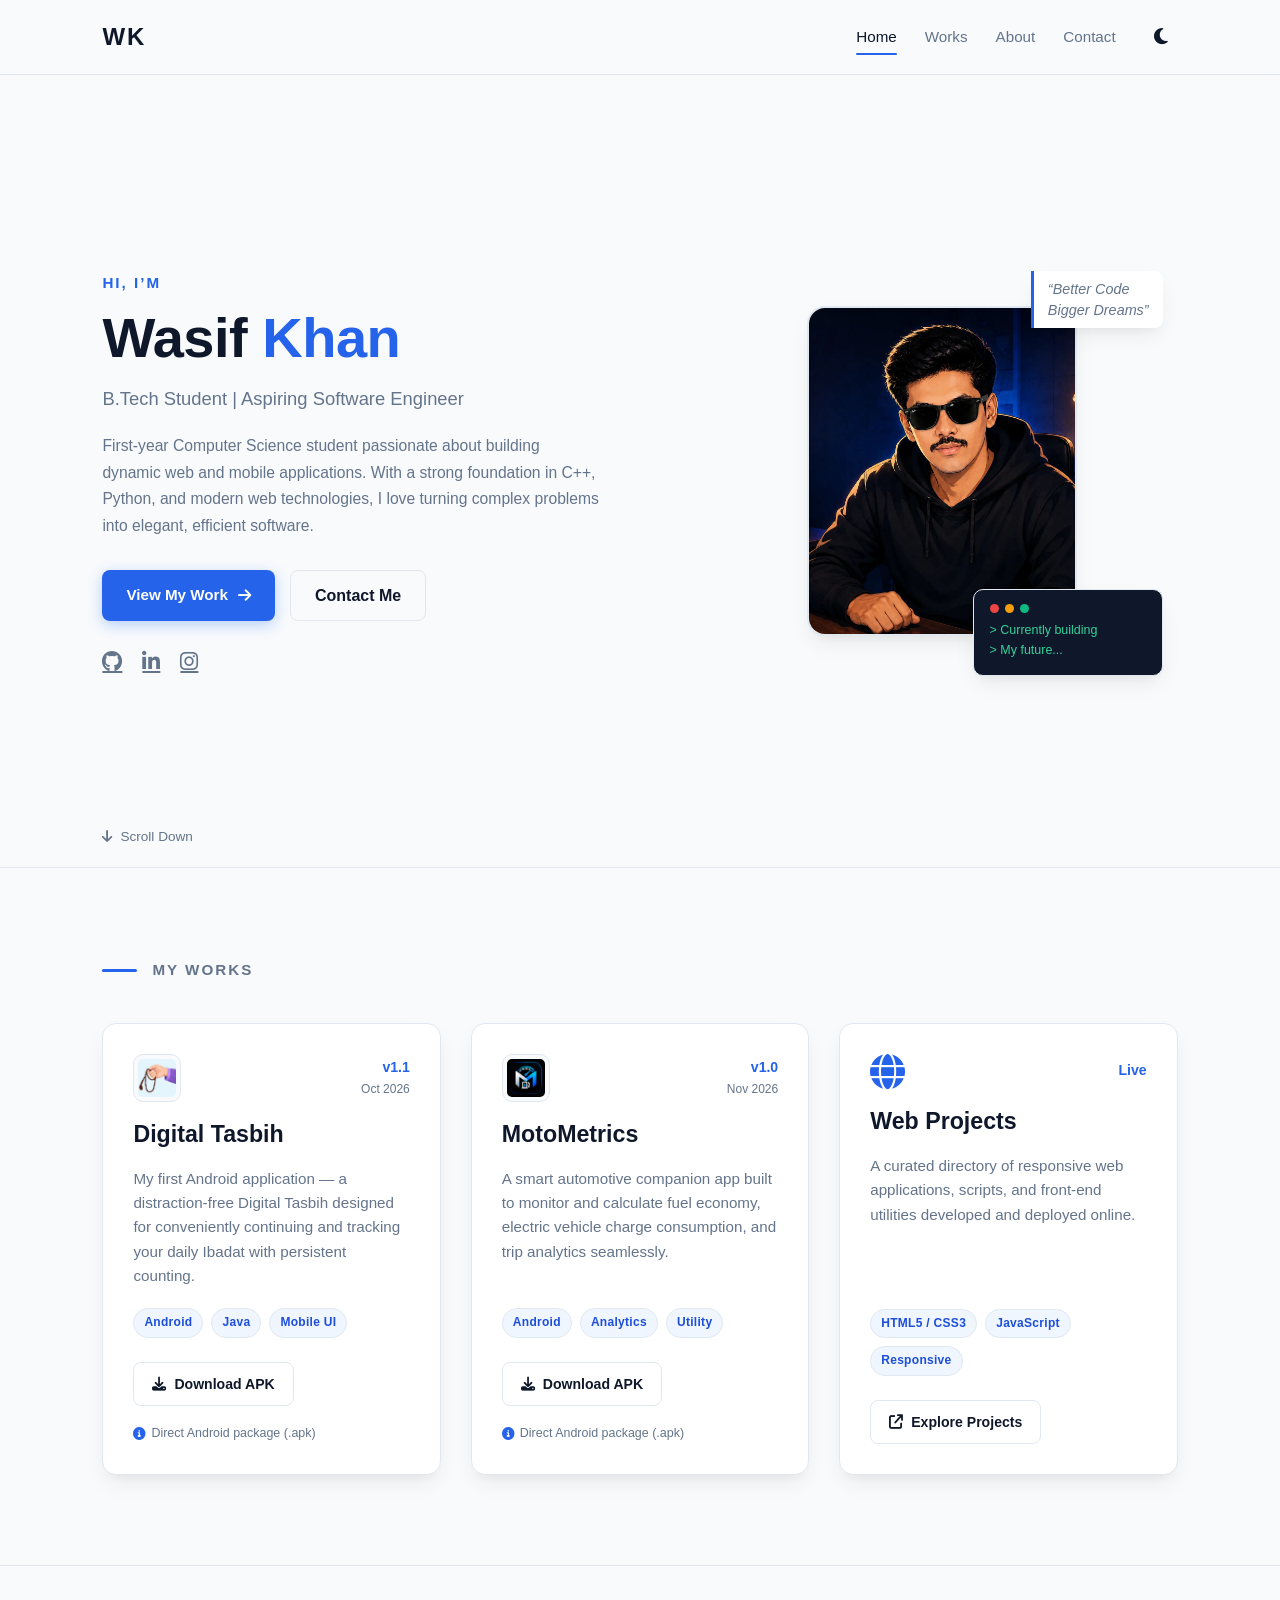
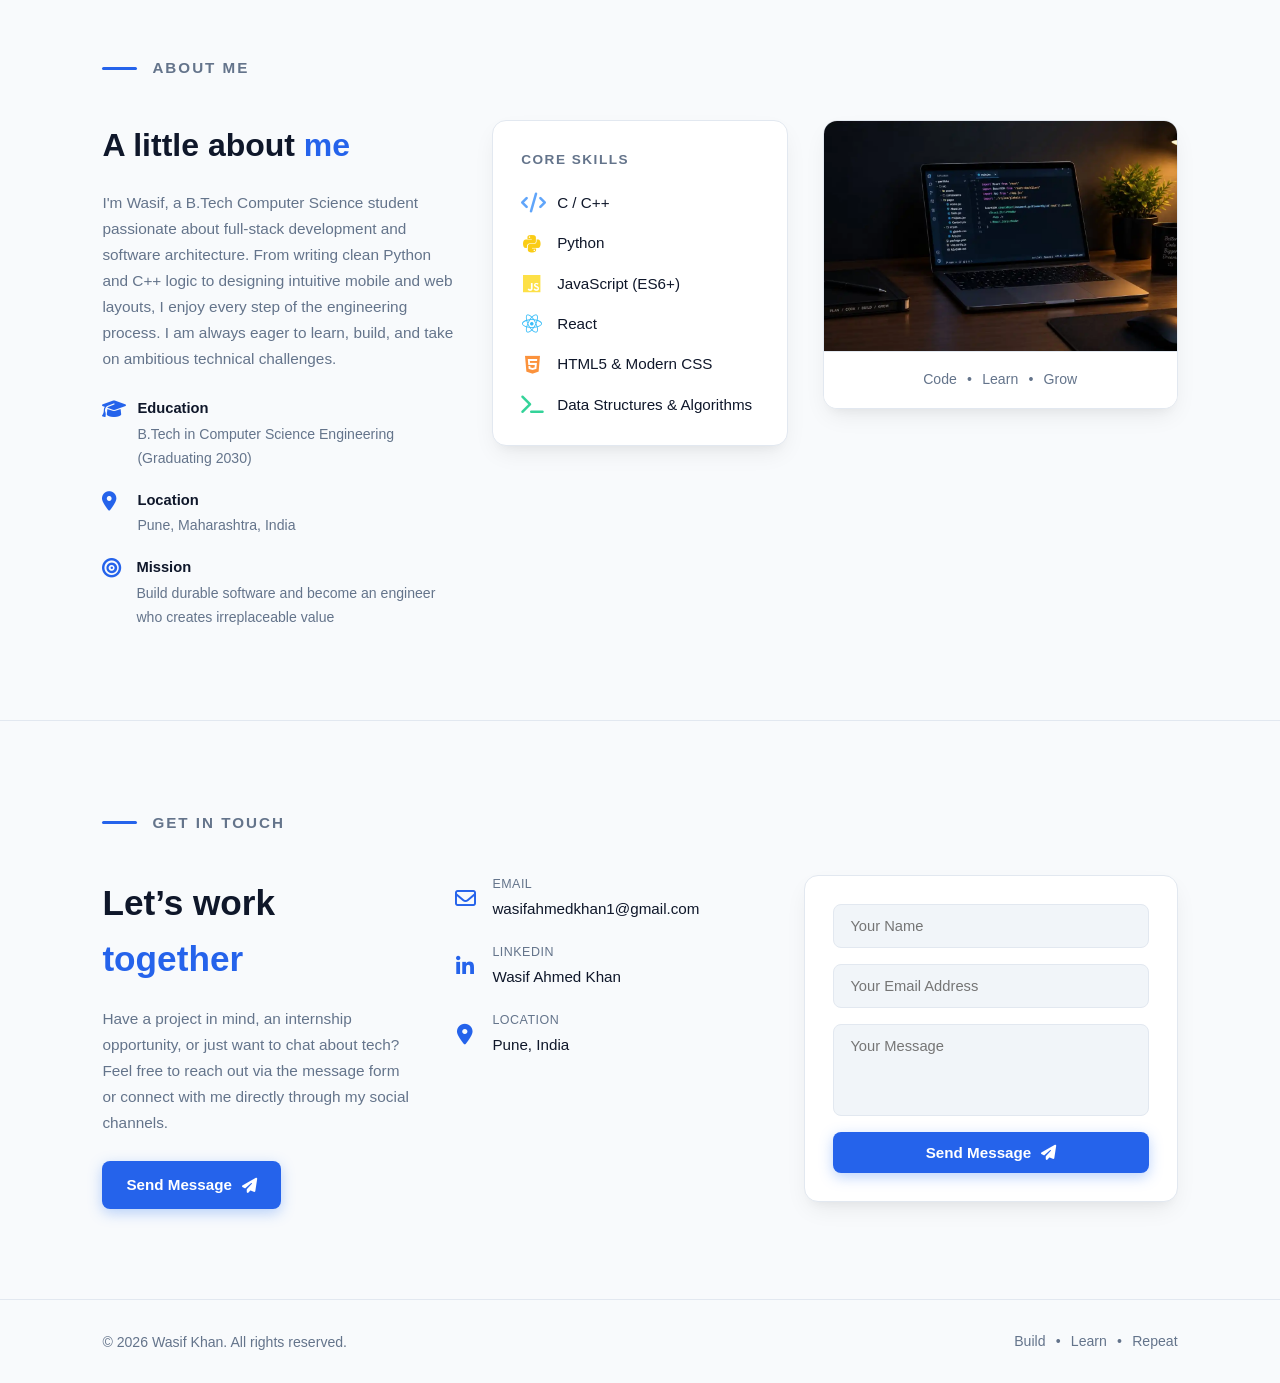
==== index.html @ 21b90232 "Updated portfolio files" ====
<!DOCTYPE html>
<html lang="en">
<head>
    <meta charset="UTF-8">
    <meta name="viewport" content="width=device-width, initial-scale=1.0">
    <title>Wasif Khan | Software Engineer & Developer Portfolio</title>
    
    <meta name="description" content="Portfolio of Wasif Khan - Computer Science student & aspiring Software Engineer specializing in C++, Python, Android and Web Development.">
    <meta name="keywords" content="Wasif Khan, Portfolio, Software Engineer, Web Development, Android, Python, C++, Pune">
    <meta name="author" content="Wasif Khan">

    <meta property="og:type" content="website">
    <meta property="og:title" content="Wasif Khan | Software Engineer & Developer Portfolio">
    <meta property="og:description" content="Computer Science student passionate about building dynamic web and mobile applications.">
    <meta property="og:image" content="wasif_FP.png">
    
    <meta name="twitter:card" content="summary_large_image">
    <meta name="twitter:title" content="Wasif Khan | Portfolio">
    <meta name="twitter:description" content="Computer Science student passionate about building dynamic web and mobile applications.">
    <meta name="twitter:image" content="wasif_FP.png">

    <link rel="stylesheet" href="style.css">
    <link rel="stylesheet" href="https://cdnjs.cloudflare.com/ajax/libs/font-awesome/6.4.0/css/all.min.css">
</head>
<body>

    <!-- HEADER / NAVIGATION -->
    <header>
        <a href="#home" class="logo" aria-label="Wasif Khan Portfolio Home">WK</a>
        <nav aria-label="Main Navigation">
            <a href="#home" class="active">Home</a>
            <a href="#works">Works</a>
            <a href="#about">About</a>
            <a href="#contact">Contact</a>
            <button id="theme-toggle" aria-label="Toggle dark/light theme">
                <i class="fa-regular fa-sun"></i>
            </button>
        </nav>
    </header>

    <main>
        <!-- HERO SECTION -->
        <section id="home" class="hero-section">
            <div class="hero-content">
                <p class="greeting">HI, I’M</p>
                <h1>Wasif <span class="highlight">Khan</span></h1>
                <p class="subtitle">B.Tech Student | Aspiring Software Engineer</p>
                <p class="description">
                    First-year Computer Science student passionate about building dynamic web and mobile applications. With a strong foundation in C++, Python, and modern web technologies, I love turning complex problems into elegant, efficient software.
                </p>
                <div class="hero-buttons">
                    <a href="#works" class="btn-primary">View My Work <i class="fa-solid fa-arrow-right"></i></a>
                    <a href="#contact" class="btn-secondary">Contact Me</a>
                </div>

                <div class="social-icons">
                    <!-- GitHUb -->
                    <a href="https://github.com/wasifahmedkhan1-web" target="_blank" rel="noopener noreferrer" aria-label="GitHub Profile">
                        <i class="fa-brands fa-github"></i>
                    </a>
                    <!-- LinkedIn -->
                    <a href="https://www.linkedin.com/in/wasif-ahmed-khan-42736443b?utm_source=share_via&utm_content=profile&utm_medium=member_android" target="_blank" rel="noopener noreferrer" aria-label="LinkedIn Profile">
                        <i class="fa-brands fa-linkedin-in"></i>
                    </a>
                    <!-- Instagram -->
                    <a href="https://www.instagram.com/wasif.khan2007?obrf=cGVhc2Q5YnM0ajBz" target="_blank" rel="noopener noreferrer" aria-label="Instagram Profile">
                        <i class="fa-brands fa-instagram"></i>
                    </a>
                </div>
            </div>

            <div class="hero-visual">
                <div class="profile-card">
                    <img src="Images\wasif_FP.webp" alt="Wasif Khan profile photo" width="270" height="330">
                </div>
                <div class="quote-box">
                    <p>“Better Code<br>Bigger Dreams”</p>
                </div>
                <div class="terminal-box" aria-hidden="true">
                    <div class="terminal-dots">
                        <span class="dot red"></span>
                        <span class="dot yellow"></span>
                        <span class="dot green"></span>
                    </div>
                    <p>&gt; Currently building</p>
                    <p>&gt; My future...</p>
                </div>
            </div>

            <div class="scroll-down">
                <a href="#works"><i class="fa-solid fa-arrow-down"></i> Scroll Down</a>
            </div>
        </section>

        <!-- WORKS SECTION -->
        <section id="works" class="works-section">
            <div class="works-header">
                <span class="line"></span>
                <h2>MY WORKS</h2>
            </div>
            
            <div class="works-grid">
                <!-- Project 1: Digital Tasbih -->
                <div class="work-card reveal">
                    <div class="card-header">
                        <img src="Images/Digi_Tasbih_logo.webp" alt="Digital Tasbih Logo" class="custom-work-logo" width="48" height="48">
                        <div class="app-meta">
                            <span class="version">v1.1</span>
                            <span class="date">Oct 2026</span>
                        </div>
                    </div>
                    <h3>Digital Tasbih</h3>
                    <p>My first Android application — a distraction-free Digital Tasbih designed for conveniently continuing and tracking your daily Ibadat with persistent counting.</p>
                    <div class="tech-tags">
                        <span class="tag">Android</span>
                        <span class="tag">Java</span>
                        <span class="tag">Mobile UI</span>
                    </div>
                    <a href="APKs\Digi Tasbih.apk" download="Digital_Tasbih.apk" class="btn-secondary btn-small">
                        <i class="fa-solid fa-download"></i> Download APK
                    </a>
                    <span class="apk-notice"><i class="fa-solid fa-circle-info"></i> Direct Android package (.apk)</span>
                </div>

                <!-- Project 2: MotoMetrics -->
                <div class="work-card reveal">
                    <div class="card-header">
                        <img src="Images/MotoMetrics_logo.webp" alt="MotoMetrics Logo" class="custom-work-logo" width="48" height="48">
                        <div class="app-meta">
                            <span class="version">v1.0</span>
                            <span class="date">Nov 2026</span>
                        </div>
                    </div>
                    <h3>MotoMetrics</h3>
                    <p>A smart automotive companion app built to monitor and calculate fuel economy, electric vehicle charge consumption, and trip analytics seamlessly.</p>
                    <div class="tech-tags">
                        <span class="tag">Android</span>
                        <span class="tag">Analytics</span>
                        <span class="tag">Utility</span>
                    </div>
                    <a href="APKs/MotoMetrics.apk" download="MotoMetrics.apk" class="btn-secondary btn-small">
                        <i class="fa-solid fa-download"></i> Download APK
                    </a>
                    <span class="apk-notice"><i class="fa-solid fa-circle-info"></i> Direct Android package (.apk)</span>
                </div>
                
                <!-- Project 3: Web Projects -->
                <div class="work-card reveal">
                    <div class="card-header">
                        <i class="fa-solid fa-globe work-icon"></i>
                        <div class="app-meta">
                            <span class="version">Live</span>
                        </div>
                    </div>
                    <h3>Web Projects</h3>
                    <p>A curated directory of responsive web applications, scripts, and front-end utilities developed and deployed online.</p>
                    <div class="tech-tags">
                        <span class="tag">HTML5 / CSS3</span>
                        <span class="tag">JavaScript</span>
                        <span class="tag">Responsive</span>
                    </div>
                    <a href="projects.html" class="btn-secondary btn-small">
                        <i class="fa-solid fa-arrow-up-right-from-square"></i> Explore Projects
                    </a>
                </div>
            </div>
        </section>

        <!-- ABOUT SECTION -->
        <section id="about" class="about-section">
            <div class="about-header">
                <span class="line"></span>
                <h2>ABOUT ME</h2>
            </div>
            
            <div class="about-grid">
                <div class="about-text reveal">
                    <h3>A little about <span class="highlight">me</span></h3>
                    <p>
                        I'm Wasif, a B.Tech Computer Science student passionate about full-stack development and software architecture. From writing clean Python and C++ logic to designing intuitive mobile and web layouts, I enjoy every step of the engineering process. I am always eager to learn, build, and take on ambitious technical challenges.
                    </p>

                    <div class="about-info-list">
                        <div class="info-item">
                            <i class="fa-solid fa-graduation-cap"></i>
                            <div>
                                <strong>Education</strong>
                                <p>B.Tech in Computer Science Engineering (Graduating 2030)</p>
                            </div>
                        </div>
                        <div class="info-item">
                            <i class="fa-solid fa-location-dot"></i>
                            <div>
                                <strong>Location</strong>
                                <p>Pune, Maharashtra, India</p>
                            </div>
                        </div>
                        <div class="info-item">
                            <i class="fa-solid fa-bullseye"></i>
                            <div>
                                <strong>Mission</strong>
                                <p>Build durable software and become an engineer who creates irreplaceable value</p>
                            </div>
                        </div>
                    </div>
                </div>

                <div class="skills-container reveal">
                    <h4>CORE SKILLS</h4>
                    <div class="skill-item"><i class="fa-solid fa-code skill-icon c-badge"></i> <span>C / C++</span></div>
                    <div class="skill-item"><i class="fa-brands fa-python skill-icon py-badge"></i> <span>Python</span></div>
                    <div class="skill-item"><i class="fa-brands fa-js skill-icon js-badge"></i> <span>JavaScript (ES6+)</span></div>
                    <div class="skill-item"><i class="fa-brands fa-react skill-icon react-badge"></i> <span>React</span></div>
                    <div class="skill-item"><i class="fa-brands fa-html5 skill-icon html-badge"></i> <span>HTML5 & Modern CSS</span></div>
                    <div class="skill-item"><i class="fa-solid fa-terminal skill-icon dsa-badge"></i> <span>Data Structures & Algorithms</span></div>
                </div>

                <div class="about-image-card reveal">
                    <img src="Images/BG_Laptop.webp" alt="Workspace development setup" width="400" height="230">
                    <div class="image-footer-tags">
                        <span>Code</span> &bull; <span>Learn</span> &bull; <span>Grow</span>
                    </div>
                </div>
            </div>
        </section>

        <!-- CONTACT SECTION -->
        <section id="contact" class="contact-section">
            <div class="contact-header">
                <span class="line"></span>
                <h2>GET IN TOUCH</h2>
            </div>

            <div class="contact-grid">
                <div class="contact-info reveal">
                    <h3>Let’s work <span class="highlight">together</span></h3>
                    <p>
                        Have a project in mind, an internship opportunity, or just want to chat about tech? Feel free to reach out via the message form or connect with me directly through my social channels.
                    </p>
                    <a href="#contact-form" class="btn-primary">Send Message <i class="fa-solid fa-paper-plane"></i></a>
                </div>

                <div class="contact-details reveal">
                    <div class="detail-row">
                        <i class="fa-regular fa-envelope"></i>
                        <div>
                            <small>Email</small>
                            <p><a href="mailto:wasifahmedkhan1@gmail.com">wasifahmedkhan1@gmail.com</a></p>
                        </div>
                    </div>
                    <div class="detail-row">
                        <i class="fa-brands fa-linkedin-in"></i>
                        <div>
                            <small>LinkedIn</small>
                            <p><a href="https://www.linkedin.com/in/wasif-ahmed-khan-42736443b?utm_source=share_via&utm_content=profile&utm_medium=member_android" target="_blank" rel="noopener noreferrer">Wasif Ahmed Khan</a></p>
                        </div>
                    </div>
                    <div class="detail-row">
                        <i class="fa-solid fa-location-dot"></i>
                        <div>
                            <small>Location</small>
                            <p>Pune, India</p>
                        </div>
                    </div>
                </div>

                <div class="contact-form-card reveal" id="contact-form">
                    <form id="form">
                    
                        <input type="hidden" name="access_key" value="YOUR_ACCESS_KEY_HERE">
                        
                        <input type="text" name="name" id="name" placeholder="Your Name" required autocomplete="name" aria-label="Your Name">
                        <input type="email" name="email" id="email" placeholder="Your Email Address" required autocomplete="email" aria-label="Your Email Address">
                        <textarea name="message" id="message" placeholder="Your Message" rows="4" required aria-label="Your Message"></textarea>
                        
                        <button type="submit" class="btn-primary full-width">Send Message <i class="fa-solid fa-paper-plane"></i></button>
                        <div id="form-status" class="form-status" role="alert"></div>
                    </form>
                </div>
            </div>
        </section>
    </main>

    <!-- FOOTER -->
    <footer>
        <p>&copy; 2026 Wasif Khan. All rights reserved.</p>
        <div class="footer-links">
            <span>Build</span> &bull; <span>Learn</span> &bull; <span>Repeat</span>
        </div>
    </footer>

    <script src="script.js"></script>
</body>
</html>
---- style.css ----
/* =========================================
   RESET & THEME VARIABLES
   ========================================= */
* {
    margin: 0;
    padding: 0;
    box-sizing: border-box;
    font-family: 'Segoe UI', -apple-system, BlinkMacSystemFont, Roboto, Helvetica, Arial, sans-serif;
    scroll-behavior: smooth;
}

:root {
    /* Dark Theme (Default) */
    --bg-color: #080c14;
    --card-bg: #0f1624;
    --border-color: #1e293b;
    --text-main: #f8fafc;
    --text-muted: #94a3b8;
    --accent-blue: #3b82f6;
    --accent-blue-hover: #2563eb;
    --header-bg: rgba(8, 12, 20, 0.88);
    --card-shadow: 0 10px 30px -5px rgba(0, 0, 0, 0.5);
    --tag-bg: #1e293b;
    --tag-text: #93c5fd;
    --input-bg: #080c14;
    --terminal-bg: #0f1624;
}

[data-theme="light"] {
    /* Light Theme */
    --bg-color: #f8fafc;
    --card-bg: #ffffff;
    --border-color: #e2e8f0;
    --text-main: #0f172a;
    --text-muted: #64748b;
    --accent-blue: #2563eb;
    --accent-blue-hover: #1d4ed8;
    --header-bg: rgba(248, 250, 252, 0.88);
    --card-shadow: 0 10px 25px -5px rgba(0, 0, 0, 0.08), 0 8px 10px -6px rgba(0, 0, 0, 0.04);
    --tag-bg: #eff6ff;
    --tag-text: #1d4ed8;
    --input-bg: #f1f5f9;
    --terminal-bg: #0f172a;
}

body {
    background-color: var(--bg-color);
    color: var(--text-main);
    overflow-x: hidden;
    transition: background-color 0.3s ease, color 0.3s ease;
    line-height: 1.6;
}

/* Accessibility Focus Outline */
a:focus-visible, 
button:focus-visible, 
input:focus-visible, 
textarea:focus-visible {
    outline: 2px solid var(--accent-blue);
    outline-offset: 3px;
}

/* =========================================
   HEADER & NAVBAR
   ========================================= */
header {
    display: flex;
    justify-content: space-between;
    align-items: center;
    padding: 18px 8%;
    border-bottom: 1px solid var(--border-color);
    position: sticky;
    top: 0;
    background: var(--header-bg);
    backdrop-filter: blur(12px);
    -webkit-backdrop-filter: blur(12px);
    z-index: 1000;
    transition: background-color 0.3s ease, border-color 0.3s ease;
}

.logo {
    font-size: 1.5rem;
    font-weight: 800;
    letter-spacing: 2px;
    color: var(--text-main);
    text-decoration: none;
    transition: color 0.3s ease;
}

.logo:hover {
    color: var(--accent-blue);
}

nav {
    display: flex;
    align-items: center;
    gap: 28px;
}

nav a {
    color: var(--text-muted);
    text-decoration: none;
    font-size: 0.95rem;
    font-weight: 500;
    transition: color 0.25s ease;
    position: relative;
    padding: 4px 0;
}

nav a:hover, 
nav a.active {
    color: var(--text-main);
}

nav a.active::after {
    content: '';
    position: absolute;
    bottom: -2px;
    left: 0;
    width: 100%;
    height: 2px;
    background-color: var(--accent-blue);
    border-radius: 2px;
}

#theme-toggle {
    background: none;
    border: none;
    color: var(--text-main);
    cursor: pointer;
    font-size: 1.15rem;
    padding: 6px 10px;
    border-radius: 6px;
    transition: color 0.25s, transform 0.2s;
    display: inline-flex;
    align-items: center;
    justify-content: center;
}

#theme-toggle:hover {
    color: var(--accent-blue);
    transform: rotate(15deg);
}

/* =========================================
   HERO SECTION
   ========================================= */
.hero-section {
    min-height: 88vh;
    padding: 60px 8%;
    display: grid;
    grid-template-columns: 1.2fr 1fr;
    position: relative;
    align-items: center;
    gap: 40px;
}

.greeting {
    color: var(--accent-blue);
    font-size: 0.95rem;
    font-weight: 700;
    letter-spacing: 2px;
    margin-bottom: 12px;
    text-transform: uppercase;
}

h1 {
    font-size: 3.5rem;
    font-weight: 800;
    line-height: 1.1;
    margin-bottom: 15px;
    letter-spacing: -0.5px;
}

.highlight {
    color: var(--accent-blue);
}

.subtitle {
    font-size: 1.15rem;
    color: var(--text-muted);
    font-weight: 500;
    margin-bottom: 20px;
}

.description {
    color: var(--text-muted);
    font-size: 0.98rem;
    line-height: 1.7;
    margin-bottom: 30px;
    max-width: 500px;
}

.hero-buttons {
    display: flex;
    gap: 15px;
    margin-bottom: 30px;
}

.btn-primary {
    background-color: var(--accent-blue);
    color: #ffffff;
    padding: 12px 24px;
    border-radius: 8px;
    text-decoration: none;
    font-weight: 600;
    display: inline-flex;
    align-items: center;
    gap: 10px;
    transition: background-color 0.25s ease, transform 0.2s ease, box-shadow 0.25s ease;
    border: none;
    cursor: pointer;
    font-size: 0.95rem;
    box-shadow: 0 4px 14px rgba(59, 130, 246, 0.35);
}

.btn-primary:hover {
    background-color: var(--accent-blue-hover);
    transform: translateY(-2px);
    box-shadow: 0 6px 20px rgba(59, 130, 246, 0.45);
}

.btn-secondary {
    background: transparent;
    color: var(--text-main);
    padding: 12px 24px;
    border-radius: 8px;
    border: 1px solid var(--border-color);
    text-decoration: none;
    font-weight: 600;
    display: inline-flex;
    align-items: center;
    gap: 8px;
    transition: border-color 0.25s ease, background-color 0.25s ease, transform 0.2s ease;
}

.btn-secondary:hover {
    border-color: var(--accent-blue);
    color: var(--accent-blue);
    transform: translateY(-2px);
}

.social-icons {
    display: flex;
    gap: 20px;
    align-items: center;
}

.social-icons a {
    color: var(--text-muted);
    font-size: 1.3rem;
    transition: color 0.25s ease, transform 0.2s ease;
    display: inline-flex;
    align-items: center;
    justify-content: center;
}

.social-icons a:hover {
    color: var(--accent-blue);
    transform: translateY(-3px);
}

/* HERO VISUAL (RIGHT SIDE) */
.hero-visual {
    position: relative;
    display: flex;
    justify-content: center;
    align-items: center;
    height: 450px;
}

.profile-card {
    width: 270px;
    height: 330px;
    border-radius: 18px;
    overflow: hidden;
    border: 2px solid var(--border-color);
    background: var(--card-bg);
    box-shadow: var(--card-shadow);
    z-index: 2;
    animation: float 4.5s ease-in-out infinite; 
}

.profile-card img {
    width: 100%;
    height: 100%;
    object-fit: cover;
    object-position: top center;
    display: block;
}

.quote-box {
    position: absolute;
    top: 25px;
    right: 15px;
    font-size: 0.9rem;
    font-style: italic;
    color: var(--text-muted);
    line-height: 1.4;
    border-left: 3px solid var(--accent-blue);
    padding: 8px 14px;
    background: var(--card-bg);
    border-radius: 0 8px 8px 0;
    box-shadow: var(--card-shadow);
    z-index: 3;
}

.terminal-box {
    position: absolute;
    bottom: 20px;
    right: 15px;
    background: var(--terminal-bg);
    border: 1px solid var(--border-color);
    padding: 14px 16px;
    border-radius: 10px;
    width: 190px;
    font-family: 'Consolas', 'Courier New', monospace;
    font-size: 0.78rem;
    color: #34d399;
    box-shadow: var(--card-shadow);
    z-index: 3;
}

.terminal-dots {
    display: flex;
    gap: 6px;
    margin-bottom: 8px;
}

.dot {
    width: 9px;
    height: 9px;
    border-radius: 50%;
}

.dot.red { background: #ef4444; }
.dot.yellow { background: #f59e0b; }
.dot.green { background: #10b981; }

.scroll-down {
    position: absolute;
    bottom: 20px;
    left: 8%;
}

.scroll-down a {
    color: var(--text-muted);
    text-decoration: none;
    font-size: 0.85rem;
    font-weight: 500;
    display: flex;
    align-items: center;
    gap: 8px;
    transition: color 0.25s ease;
}

.scroll-down a:hover {
    color: var(--accent-blue);
}

/* =========================================
   WORKS SECTION
   ========================================= */
.works-section {
    padding: 90px 8%;
    border-top: 1px solid var(--border-color);
}

.works-header, 
.about-header, 
.contact-header {
    display: flex;
    align-items: center;
    gap: 15px;
    margin-bottom: 40px;
}

.line {
    width: 35px;
    height: 3px;
    background-color: var(--accent-blue);
    border-radius: 2px;
}

.works-header h2, 
.about-header h2, 
.contact-header h2 {
    font-size: 0.95rem;
    font-weight: 700;
    letter-spacing: 2px;
    color: var(--text-muted);
    text-transform: uppercase;
}

.works-grid {
    display: grid;
    grid-template-columns: repeat(auto-fit, minmax(310px, 1fr));
    gap: 30px;
}

.work-card {
    background: var(--card-bg);
    border: 1px solid var(--border-color);
    border-radius: 14px;
    padding: 30px;
    display: flex;
    flex-direction: column;
    gap: 14px;
    box-shadow: var(--card-shadow);
    transition: transform 0.3s ease, border-color 0.3s ease, box-shadow 0.3s ease;
    position: relative; 
}

.work-card:hover {
    transform: translateY(-6px);
    border-color: var(--accent-blue);
    box-shadow: 0 16px 32px -8px rgba(0, 0, 0, 0.4);
}

[data-theme="light"] .work-card:hover {
    box-shadow: 0 16px 32px -8px rgba(0, 0, 0, 0.12);
}

/* Card Header Row (Logo + Version) */
.card-header {
    display: flex;
    justify-content: space-between;
    align-items: center;
    width: 100%;
}

.work-icon {
    font-size: 2.2rem;
    color: var(--accent-blue);
}

.custom-work-logo {
    width: 48px;
    height: 48px;         
    object-fit: contain;  
    border-radius: 10px;
    border: 1px solid var(--border-color);
    background: var(--bg-color);
    padding: 4px;
}

/* Top-Right Version and Date */
.app-meta {
    text-align: right;
    font-family: 'Consolas', monospace;
}

.app-meta .version {
    display: block;
    color: var(--accent-blue);
    font-weight: 700;
    font-size: 0.88rem;
    margin-bottom: 2px;
}

.app-meta .date {
    display: block;
    color: var(--text-muted);
    font-size: 0.75rem;
}

.work-card h3 {
    font-size: 1.45rem;
    color: var(--text-main);
    font-weight: 700;
}

.work-card p {
    color: var(--text-muted);
    font-size: 0.95rem;
    line-height: 1.6;
    flex-grow: 1;
}

/* Tech Badges */
.tech-tags {
    display: flex;
    flex-wrap: wrap;
    gap: 8px;
    margin: 6px 0 10px;
}

.tag {
    background: var(--tag-bg);
    color: var(--tag-text);
    font-size: 0.75rem;
    font-weight: 600;
    padding: 4px 10px;
    border-radius: 9999px;
    letter-spacing: 0.3px;
    border: 1px solid var(--border-color);
}

.btn-small {
    padding: 10px 18px;
    font-size: 0.88rem;
    align-self: flex-start;
    display: inline-flex;
    align-items: center;
    gap: 8px;
}

.apk-notice {
    font-size: 0.78rem;
    color: var(--text-muted);
    margin-top: 4px;
    display: flex;
    align-items: center;
    gap: 6px;
}

.apk-notice i {
    color: var(--accent-blue);
}

/* =========================================
   ABOUT SECTION
   ========================================= */
.about-section {
    padding: 90px 8%;
    border-top: 1px solid var(--border-color);
}

.about-grid {
    display: grid;
    grid-template-columns: 1.2fr 1fr 1.2fr;
    gap: 35px;
    align-items: start;
}

.about-text h3 {
    font-size: 2rem;
    font-weight: 700;
    margin-bottom: 18px;
}

.about-text p {
    color: var(--text-muted);
    font-size: 0.96rem;
    line-height: 1.7;
    margin-bottom: 25px;
}

.about-info-list {
    display: flex;
    flex-direction: column;
    gap: 18px;
}

.info-item {
    display: flex;
    gap: 15px;
    align-items: flex-start;
}

.info-item i {
    color: var(--accent-blue);
    font-size: 1.2rem;
    margin-top: 3px;
    width: 20px;
}

.info-item strong {
    font-size: 0.92rem;
    display: block;
    color: var(--text-main);
}

.info-item p {
    margin: 2px 0 0;
    font-size: 0.88rem;
    color: var(--text-muted);
}

/* SKILLS BOX */
.skills-container {
    background: var(--card-bg);
    border: 1px solid var(--border-color);
    border-radius: 14px;
    padding: 28px;
    box-shadow: var(--card-shadow);
}

.skills-container h4 {
    font-size: 0.85rem;
    font-weight: 700;
    letter-spacing: 1.5px;
    color: var(--text-muted);
    margin-bottom: 20px;
    text-transform: uppercase;
}

.skill-item {
    display: flex;
    align-items: center;
    gap: 14px;
    margin-bottom: 16px;
    font-size: 0.95rem;
    font-weight: 500;
}

.skill-item:last-child {
    margin-bottom: 0;
}

.skill-icon {
    font-size: 1.25rem;
    width: 22px;
    text-align: center;
}

.c-badge { color: #60a5fa; }
.py-badge { color: #facc15; }
.js-badge { color: #fde047; }
.react-badge { color: #38bdf8; }
.html-badge { color: #fb923c; }
.dsa-badge { color: #34d399; }

.about-image-card {
    background: var(--card-bg);
    border: 1px solid var(--border-color);
    border-radius: 14px;
    overflow: hidden;
    display: flex;
    flex-direction: column;
    box-shadow: var(--card-shadow);
}

.about-image-card img {
    width: 100%;
    height: 230px;
    object-fit: cover;
    display: block;
}

.image-footer-tags {
    padding: 16px;
    font-family: 'Consolas', monospace;
    font-size: 0.88rem;
    color: var(--text-muted);
    text-align: center;
    border-top: 1px solid var(--border-color);
    background: var(--card-bg);
}

/* =========================================
   CONTACT SECTION
   ========================================= */
.contact-section {
    padding: 90px 8%;
    border-top: 1px solid var(--border-color);
}

.contact-grid {
    display: grid;
    grid-template-columns: 1fr 1fr 1.2fr;
    gap: 40px;
    align-items: start;
}

.contact-info h3 {
    font-size: 2.2rem;
    font-weight: 700;
    margin-bottom: 18px;
}

.contact-info p {
    color: var(--text-muted);
    line-height: 1.7;
    margin-bottom: 25px;
    font-size: 0.96rem;
}

.contact-details {
    display: flex;
    flex-direction: column;
    gap: 22px;
}

.detail-row {
    display: flex;
    gap: 15px;
    align-items: center;
}

.detail-row i {
    font-size: 1.3rem;
    color: var(--accent-blue);
    width: 24px;
    text-align: center;
}

.detail-row small {
    color: var(--text-muted);
    font-size: 0.78rem;
    text-transform: uppercase;
    letter-spacing: 0.5px;
    display: block;
}

.detail-row p, 
.detail-row a {
    font-size: 0.95rem;
    color: var(--text-main);
    text-decoration: none;
    margin: 2px 0 0;
    font-weight: 500;
    transition: color 0.25s ease;
}

.detail-row a:hover {
    color: var(--accent-blue);
}

.contact-form-card {
    background: var(--card-bg);
    border: 1px solid var(--border-color);
    border-radius: 14px;
    padding: 28px;
    box-shadow: var(--card-shadow);
}

.contact-form-card form {
    display: flex;
    flex-direction: column;
    gap: 16px;
}

.contact-form-card input, 
.contact-form-card textarea {
    background: var(--input-bg);
    border: 1px solid var(--border-color);
    padding: 13px 16px;
    border-radius: 8px;
    color: var(--text-main);
    font-size: 0.92rem;
    outline: none;
    resize: none;
    transition: border-color 0.25s, box-shadow 0.25s;
}

.contact-form-card input:focus, 
.contact-form-card textarea:focus {
    border-color: var(--accent-blue);
    box-shadow: 0 0 0 3px rgba(59, 130, 246, 0.2);
}

.full-width {
    width: 100%;
    justify-content: center;
}

/* Status message for form submission */
.form-status {
    margin-top: 12px;
    padding: 12px 14px;
    border-radius: 8px;
    font-size: 0.88rem;
    display: none;
    line-height: 1.5;
}

.form-status.success {
    display: block;
    background: rgba(16, 185, 129, 0.12);
    color: #10b981;
    border: 1px solid #10b981;
}

.form-status.info {
    display: block;
    background: rgba(59, 130, 246, 0.12);
    color: var(--accent-blue);
    border: 1px solid var(--accent-blue);
}

.form-status.error {
    display: block;
    background: rgba(239, 68, 68, 0.12);
    color: #ef4444;
    border: 1px solid #ef4444;
}

/* =========================================
   FOOTER
   ========================================= */
footer {
    display: flex;
    justify-content: space-between;
    align-items: center;
    padding: 30px 8%;
    border-top: 1px solid var(--border-color);
    color: var(--text-muted);
    font-size: 0.88rem;
}

.footer-links {
    font-family: 'Consolas', monospace;
}

/* =========================================
   RESPONSIVE DESIGN
   ========================================= */
@media (min-width: 1600px) {
    header, 
    .hero-section, 
    .works-section, 
    .about-section, 
    .contact-section, 
    footer {
        padding-left: 18%;
        padding-right: 18%;
    }
}

@media (max-width: 1024px) {
    .hero-section {
        grid-template-columns: 1fr;
        text-align: center;
        gap: 50px;
        padding-top: 40px;
    }
    
    .hero-content {
        display: flex;
        flex-direction: column;
        align-items: center;
    }

    .description {
        margin-left: auto;
        margin-right: auto;
    }

    .hero-buttons {
        justify-content: center;
    }

    .about-grid, 
    .contact-grid {
        grid-template-columns: 1fr;
        gap: 45px;
    }

    .terminal-box {
        bottom: 0;
        right: 0;
    }
}

@media (max-width: 768px) {
    header {
        flex-direction: column;
        gap: 15px;
        padding: 16px 5%;
    }

    nav {
        flex-wrap: wrap;
        justify-content: center;
        gap: 18px;
    }

    .hero-section, 
    .works-section, 
    .about-section, 
    .contact-section {
        padding: 60px 5%;
    }

    h1 {
        font-size: 2.6rem;
    }

    .hero-visual {
        height: 340px;
    }

    .profile-card {
        width: 220px;
        height: 280px;
    }

    .quote-box {
        top: -10px;
        right: 0;
        font-size: 0.82rem;
        padding: 6px 10px;
    }

    .terminal-box, 
    .scroll-down {
        display: none; 
    }

    .hero-buttons {
        flex-direction: column;
        width: 100%;
        max-width: 320px;
    }

    .btn-primary, 
    .btn-secondary {
        width: 100%;
        justify-content: center;
    }

    footer {
        flex-direction: column;
        gap: 12px;
        text-align: center;
        padding: 25px 5%;
    }
}

/* =========================================
   ANIMATIONS
   ========================================= */
@keyframes float {
    0% { transform: translateY(0px); }
    50% { transform: translateY(-14px); }
    100% { transform: translateY(0px); }
}

.reveal {
    opacity: 0;
    transform: translateY(35px);
    transition: opacity 0.75s cubic-bezier(0.16, 1, 0.3, 1), transform 0.75s cubic-bezier(0.16, 1, 0.3, 1);
}

.reveal.active {
    opacity: 1;
    transform: translateY(0);
}
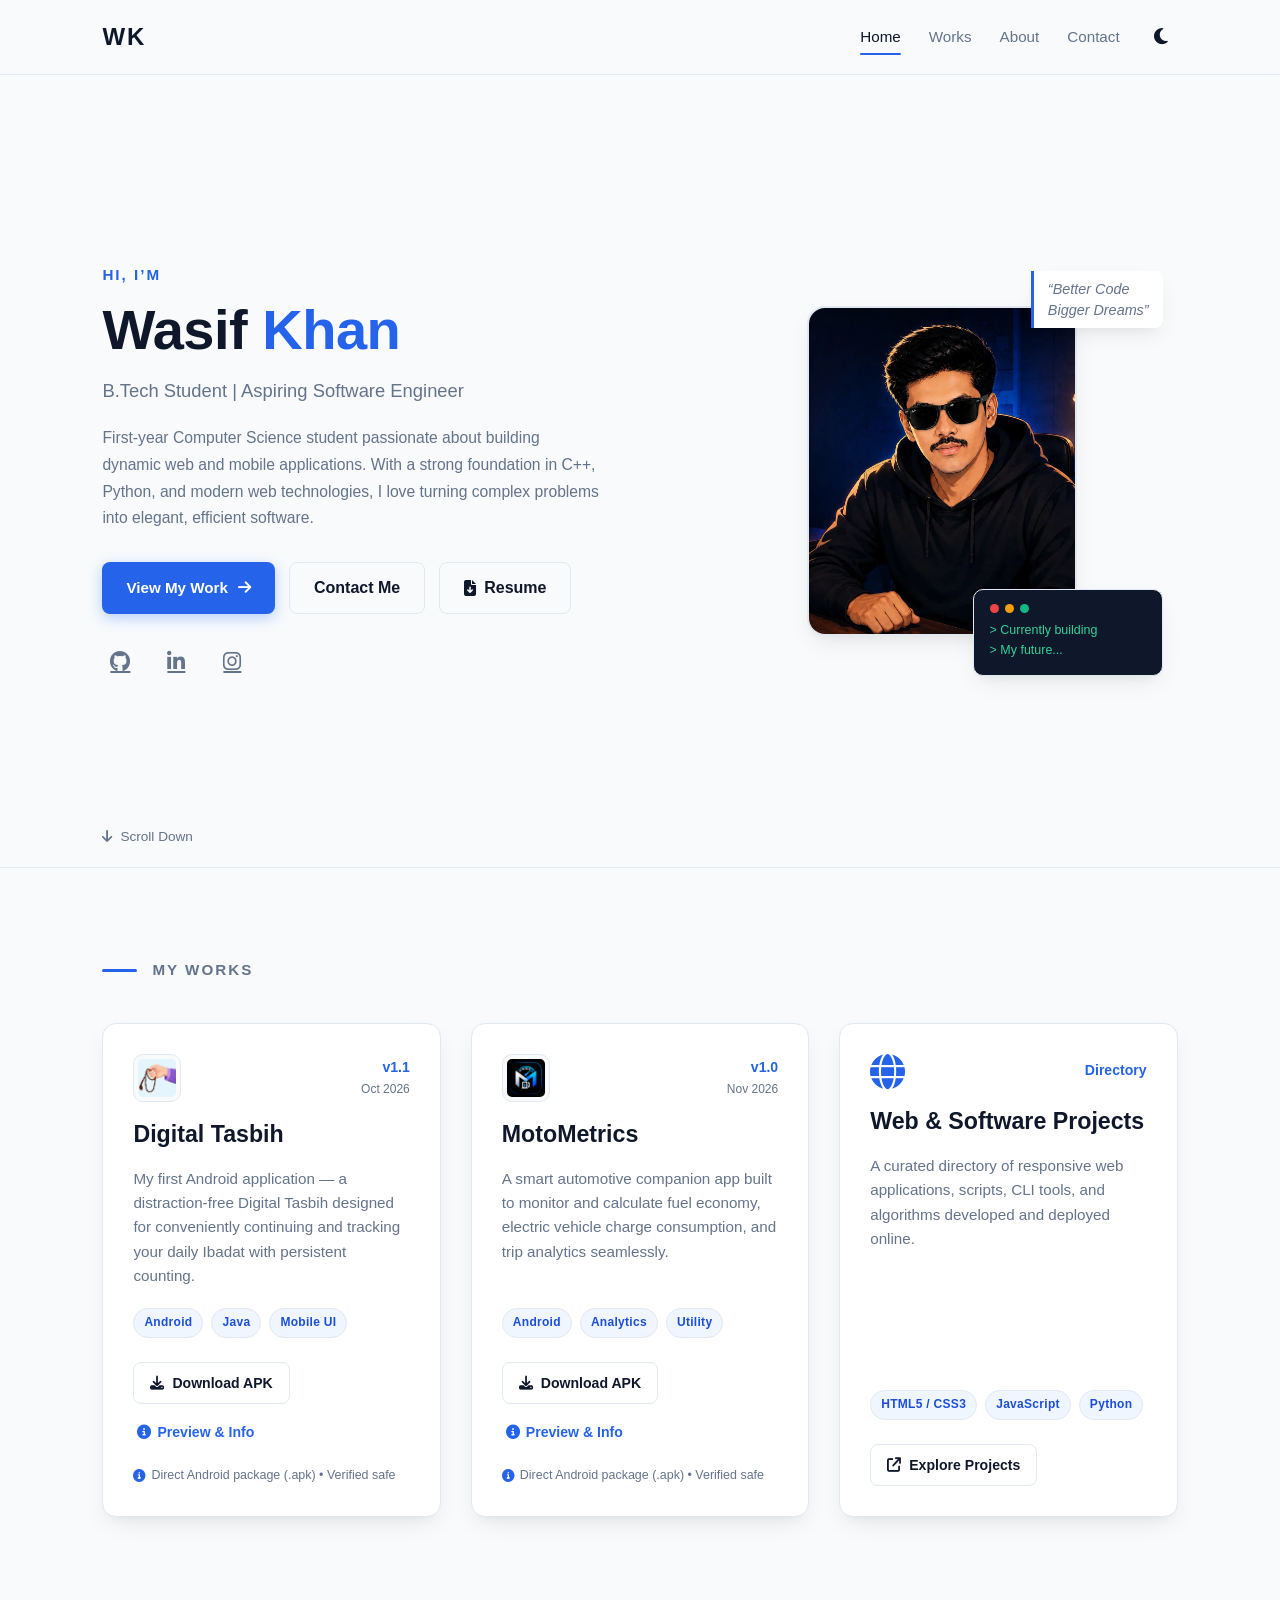
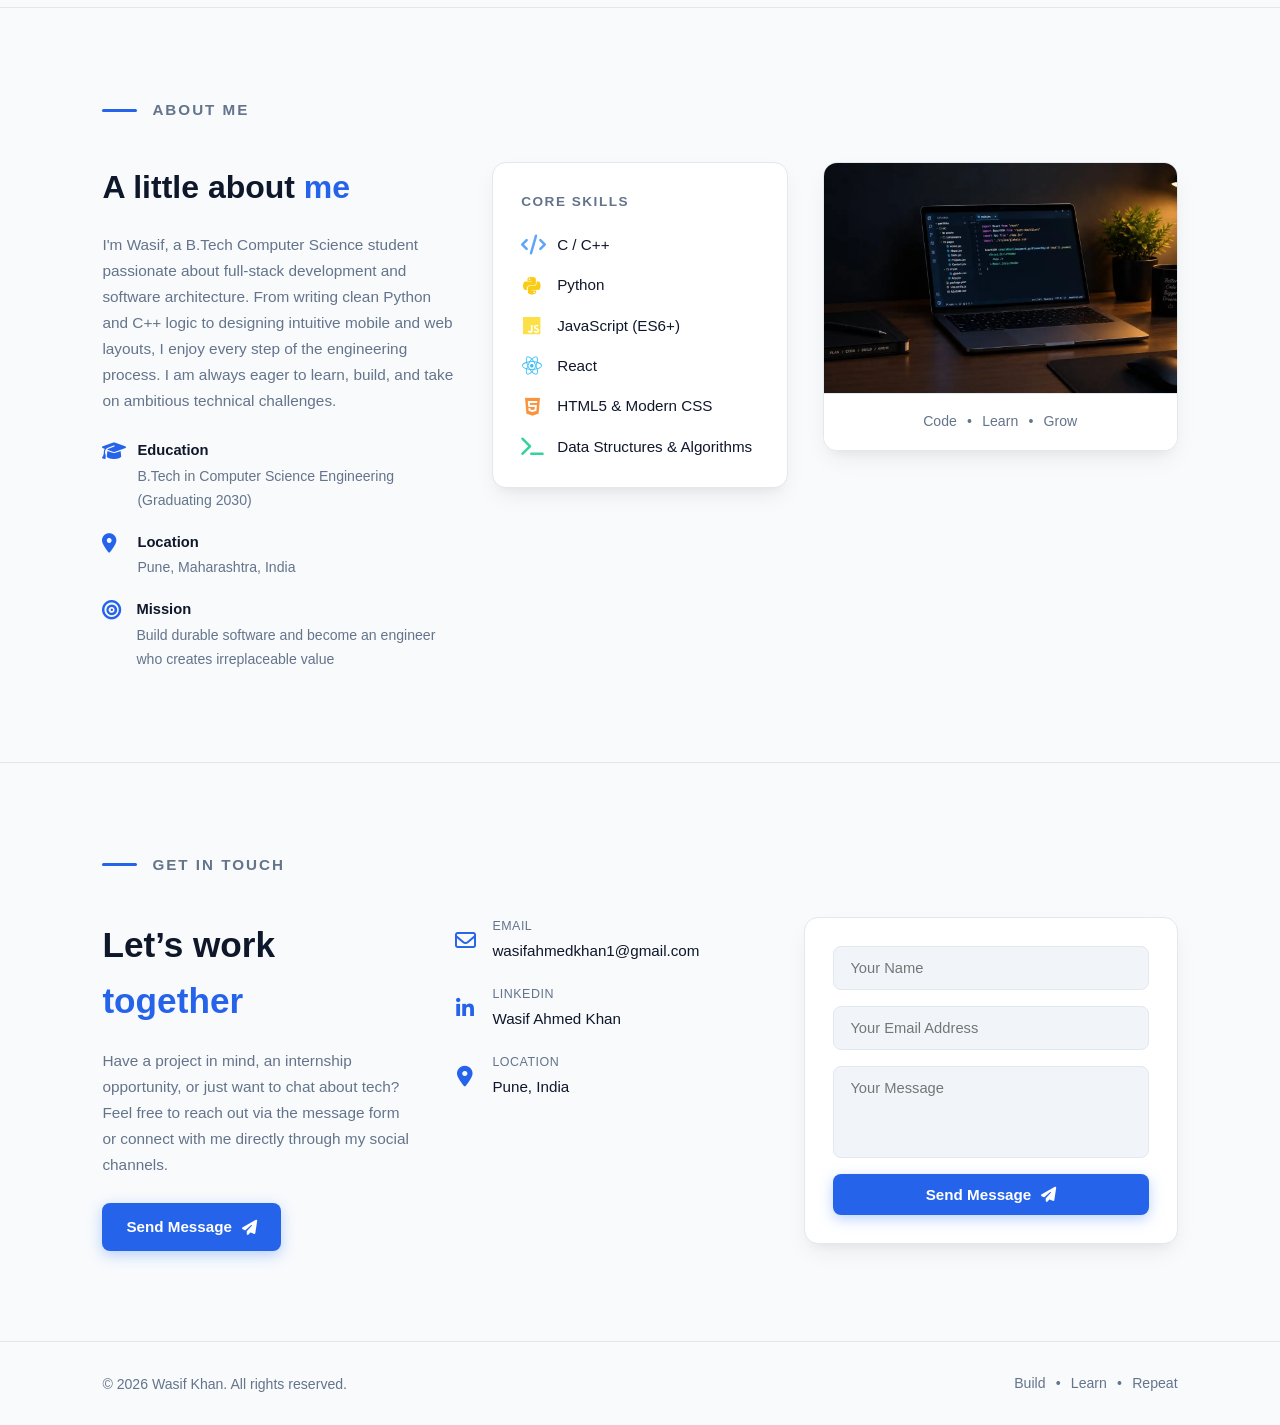
==== commit 06d5acc5: "Updated and Resume Added" ====
--- a/index.html
+++ b/index.html
@@ -12,34 +12,41 @@
     <meta property="og:type" content="website">
     <meta property="og:title" content="Wasif Khan | Software Engineer & Developer Portfolio">
     <meta property="og:description" content="Computer Science student passionate about building dynamic web and mobile applications.">
-    <meta property="og:image" content="wasif_FP.png">
+    <meta property="og:image" content="Images/wasif_FP.webp">
     
     <meta name="twitter:card" content="summary_large_image">
     <meta name="twitter:title" content="Wasif Khan | Portfolio">
     <meta name="twitter:description" content="Computer Science student passionate about building dynamic web and mobile applications.">
-    <meta name="twitter:image" content="wasif_FP.png">
-
+    <meta name="twitter:image" content="Images/wasif_FP.webp">
+
+    <link rel="icon" type="image/svg+xml" href="data:image/svg+xml,<svg xmlns='http://www.w3.org/2000/svg' viewBox='0 0 100 100'><rect width='100' height='100' rx='20' fill='%233b82f6'/><text x='50%' y='55%' dominant-baseline='central' text-anchor='middle' font-family='sans-serif' font-weight='800' font-size='45' fill='white'>WK</text></svg>">
     <link rel="stylesheet" href="style.css">
     <link rel="stylesheet" href="https://cdnjs.cloudflare.com/ajax/libs/font-awesome/6.4.0/css/all.min.css">
 </head>
 <body>
 
-    <!-- HEADER / NAVIGATION -->
     <header>
         <a href="#home" class="logo" aria-label="Wasif Khan Portfolio Home">WK</a>
-        <nav aria-label="Main Navigation">
-            <a href="#home" class="active">Home</a>
-            <a href="#works">Works</a>
-            <a href="#about">About</a>
-            <a href="#contact">Contact</a>
-            <button id="theme-toggle" aria-label="Toggle dark/light theme">
-                <i class="fa-regular fa-sun"></i>
-            </button>
-        </nav>
+        <div class="header-right">
+            <nav id="nav-menu" aria-label="Main Navigation">
+                <a href="#home" class="active">Home</a>
+                <a href="#works">Works</a>
+                <a href="#about">About</a>
+                <a href="#contact">Contact</a>
+            </nav>
+            <div class="header-actions">
+                <button id="theme-toggle" aria-label="Toggle dark/light theme">
+                    <i class="fa-regular fa-sun"></i>
+                </button>
+                <button id="menu-toggle" class="menu-toggle" aria-label="Toggle navigation menu" aria-expanded="false">
+                    <i class="fa-solid fa-bars"></i>
+                </button>
+            </div>
+        </div>
     </header>
 
     <main>
-        <!-- HERO SECTION -->
+        <!-- Hero Section -->
         <section id="home" class="hero-section">
             <div class="hero-content">
                 <p class="greeting">HI, I’M</p>
@@ -51,18 +58,18 @@
                 <div class="hero-buttons">
                     <a href="#works" class="btn-primary">View My Work <i class="fa-solid fa-arrow-right"></i></a>
                     <a href="#contact" class="btn-secondary">Contact Me</a>
+                    <a href="Resume/WK_Resume.pdf" class="btn-secondary">
+                        <i class="fa-solid fa-file-arrow-down"></i> Resume
+                    </a>
                 </div>
 
                 <div class="social-icons">
-                    <!-- GitHUb -->
                     <a href="https://github.com/wasifahmedkhan1-web" target="_blank" rel="noopener noreferrer" aria-label="GitHub Profile">
                         <i class="fa-brands fa-github"></i>
                     </a>
-                    <!-- LinkedIn -->
                     <a href="https://www.linkedin.com/in/wasif-ahmed-khan-42736443b?utm_source=share_via&utm_content=profile&utm_medium=member_android" target="_blank" rel="noopener noreferrer" aria-label="LinkedIn Profile">
                         <i class="fa-brands fa-linkedin-in"></i>
                     </a>
-                    <!-- Instagram -->
                     <a href="https://www.instagram.com/wasif.khan2007?obrf=cGVhc2Q5YnM0ajBz" target="_blank" rel="noopener noreferrer" aria-label="Instagram Profile">
                         <i class="fa-brands fa-instagram"></i>
                     </a>
@@ -71,7 +78,7 @@
 
             <div class="hero-visual">
                 <div class="profile-card">
-                    <img src="Images\wasif_FP.webp" alt="Wasif Khan profile photo" width="270" height="330">
+                    <img src="Images/wasif_FP.webp" alt="Wasif Khan profile photo" width="270" height="330">
                 </div>
                 <div class="quote-box">
                     <p>“Better Code<br>Bigger Dreams”</p>
@@ -92,7 +99,7 @@
             </div>
         </section>
 
-        <!-- WORKS SECTION -->
+        <!-- Works Section -->
         <section id="works" class="works-section">
             <div class="works-header">
                 <span class="line"></span>
@@ -116,10 +123,15 @@
                         <span class="tag">Java</span>
                         <span class="tag">Mobile UI</span>
                     </div>
-                    <a href="APKs\Digi Tasbih.apk" download="Digital_Tasbih.apk" class="btn-secondary btn-small">
-                        <i class="fa-solid fa-download"></i> Download APK
-                    </a>
-                    <span class="apk-notice"><i class="fa-solid fa-circle-info"></i> Direct Android package (.apk)</span>
+                    <div class="card-actions">
+                        <a href="APKs/Digi%20Tasbih.apk" download="Digital_Tasbih.apk" class="btn-secondary btn-small">
+                            <i class="fa-solid fa-download"></i> Download APK
+                        </a>
+                        <button type="button" class="btn-link" data-app="tasbih">
+                            <i class="fa-solid fa-circle-info"></i> Preview & Info
+                        </button>
+                    </div>
+                    <span class="apk-notice"><i class="fa-solid fa-circle-info"></i> Direct Android package (.apk) &bull; Verified safe</span>
                 </div>
 
                 <!-- Project 2: MotoMetrics -->
@@ -138,10 +150,15 @@
                         <span class="tag">Analytics</span>
                         <span class="tag">Utility</span>
                     </div>
-                    <a href="APKs/MotoMetrics.apk" download="MotoMetrics.apk" class="btn-secondary btn-small">
-                        <i class="fa-solid fa-download"></i> Download APK
-                    </a>
-                    <span class="apk-notice"><i class="fa-solid fa-circle-info"></i> Direct Android package (.apk)</span>
+                    <div class="card-actions">
+                        <a href="APKs/MotoMetrics.apk" download="MotoMetrics.apk" class="btn-secondary btn-small">
+                            <i class="fa-solid fa-download"></i> Download APK
+                        </a>
+                        <button type="button" class="btn-link" data-app="motometrics">
+                            <i class="fa-solid fa-circle-info"></i> Preview & Info
+                        </button>
+                    </div>
+                    <span class="apk-notice"><i class="fa-solid fa-circle-info"></i> Direct Android package (.apk) &bull; Verified safe</span>
                 </div>
                 
                 <!-- Project 3: Web Projects -->
@@ -149,24 +166,26 @@
                     <div class="card-header">
                         <i class="fa-solid fa-globe work-icon"></i>
                         <div class="app-meta">
-                            <span class="version">Live</span>
-                        </div>
-                    </div>
-                    <h3>Web Projects</h3>
-                    <p>A curated directory of responsive web applications, scripts, and front-end utilities developed and deployed online.</p>
+                            <span class="version">Directory</span>
+                        </div>
+                    </div>
+                    <h3>Web & Software Projects</h3>
+                    <p>A curated directory of responsive web applications, scripts, CLI tools, and algorithms developed and deployed online.</p>
                     <div class="tech-tags">
                         <span class="tag">HTML5 / CSS3</span>
                         <span class="tag">JavaScript</span>
-                        <span class="tag">Responsive</span>
-                    </div>
-                    <a href="projects.html" class="btn-secondary btn-small">
-                        <i class="fa-solid fa-arrow-up-right-from-square"></i> Explore Projects
-                    </a>
+                        <span class="tag">Python</span>
+                    </div>
+                    <div class="card-actions">
+                        <a href="projects.html" class="btn-secondary btn-small">
+                            <i class="fa-solid fa-arrow-up-right-from-square"></i> Explore Projects
+                        </a>
+                    </div>
                 </div>
             </div>
         </section>
 
-        <!-- ABOUT SECTION -->
+        <!-- About Section -->
         <section id="about" class="about-section">
             <div class="about-header">
                 <span class="line"></span>
@@ -224,7 +243,7 @@
             </div>
         </section>
 
-        <!-- CONTACT SECTION -->
+        <!-- Contact Section -->
         <section id="contact" class="contact-section">
             <div class="contact-header">
                 <span class="line"></span>
@@ -266,7 +285,6 @@
 
                 <div class="contact-form-card reveal" id="contact-form">
                     <form id="form">
-                    
                         <input type="hidden" name="access_key" value="YOUR_ACCESS_KEY_HERE">
                         
                         <input type="text" name="name" id="name" placeholder="Your Name" required autocomplete="name" aria-label="Your Name">
@@ -281,7 +299,20 @@
         </section>
     </main>
 
-    <!-- FOOTER -->
+    <!-- App Details Modal -->
+    <div id="app-modal" class="modal" role="dialog" aria-modal="true" aria-hidden="true">
+        <div class="modal-backdrop"></div>
+        <div class="modal-dialog">
+            <button class="modal-close" id="modal-close" aria-label="Close modal">&times;</button>
+            <div class="modal-body" id="modal-body"></div>
+        </div>
+    </div>
+
+    <!-- Back to top button -->
+    <button id="back-to-top" class="back-to-top" aria-label="Back to top">
+        <i class="fa-solid fa-arrow-up"></i>
+    </button>
+
     <footer>
         <p>&copy; 2026 Wasif Khan. All rights reserved.</p>
         <div class="footer-links">
--- a/style.css
+++ b/style.css
@@ -1,6 +1,3 @@
-/* =========================================
-   RESET & THEME VARIABLES
-   ========================================= */
 * {
     margin: 0;
     padding: 0;
@@ -10,7 +7,6 @@
 }
 
 :root {
-    /* Dark Theme (Default) */
     --bg-color: #080c14;
     --card-bg: #0f1624;
     --border-color: #1e293b;
@@ -27,7 +23,6 @@
 }
 
 [data-theme="light"] {
-    /* Light Theme */
     --bg-color: #f8fafc;
     --card-bg: #ffffff;
     --border-color: #e2e8f0;
@@ -43,6 +38,23 @@
     --terminal-bg: #0f172a;
 }
 
+::-webkit-scrollbar {
+    width: 8px;
+}
+
+::-webkit-scrollbar-track {
+    background: var(--bg-color);
+}
+
+::-webkit-scrollbar-thumb {
+    background: var(--border-color);
+    border-radius: 4px;
+}
+
+::-webkit-scrollbar-thumb:hover {
+    background: var(--accent-blue);
+}
+
 body {
     background-color: var(--bg-color);
     color: var(--text-main);
@@ -51,7 +63,6 @@
     line-height: 1.6;
 }
 
-/* Accessibility Focus Outline */
 a:focus-visible, 
 button:focus-visible, 
 input:focus-visible, 
@@ -60,9 +71,7 @@
     outline-offset: 3px;
 }
 
-/* =========================================
-   HEADER & NAVBAR
-   ========================================= */
+/* Header & Navigation */
 header {
     display: flex;
     justify-content: space-between;
@@ -91,6 +100,12 @@
     color: var(--accent-blue);
 }
 
+.header-right {
+    display: flex;
+    align-items: center;
+    gap: 24px;
+}
+
 nav {
     display: flex;
     align-items: center;
@@ -123,13 +138,19 @@
     border-radius: 2px;
 }
 
+.header-actions {
+    display: flex;
+    align-items: center;
+    gap: 12px;
+}
+
 #theme-toggle {
     background: none;
     border: none;
     color: var(--text-main);
     cursor: pointer;
     font-size: 1.15rem;
-    padding: 6px 10px;
+    padding: 8px 10px;
     border-radius: 6px;
     transition: color 0.25s, transform 0.2s;
     display: inline-flex;
@@ -142,9 +163,25 @@
     transform: rotate(15deg);
 }
 
-/* =========================================
-   HERO SECTION
-   ========================================= */
+.menu-toggle {
+    display: none;
+    background: none;
+    border: none;
+    color: var(--text-main);
+    font-size: 1.3rem;
+    cursor: pointer;
+    padding: 8px 10px;
+    border-radius: 6px;
+    transition: color 0.25s ease;
+    align-items: center;
+    justify-content: center;
+}
+
+.menu-toggle:hover {
+    color: var(--accent-blue);
+}
+
+/* Hero Section */
 .hero-section {
     min-height: 88vh;
     padding: 60px 8%;
@@ -193,7 +230,8 @@
 
 .hero-buttons {
     display: flex;
-    gap: 15px;
+    flex-wrap: wrap;
+    gap: 14px;
     margin-bottom: 30px;
 }
 
@@ -231,13 +269,41 @@
     display: inline-flex;
     align-items: center;
     gap: 8px;
-    transition: border-color 0.25s ease, background-color 0.25s ease, transform 0.2s ease;
+    transition: border-color 0.25s ease, background-color 0.25s ease, transform 0.2s ease, color 0.25s ease;
 }
 
 .btn-secondary:hover {
     border-color: var(--accent-blue);
     color: var(--accent-blue);
     transform: translateY(-2px);
+}
+
+.btn-small {
+    padding: 9px 16px;
+    font-size: 0.88rem;
+    align-self: flex-start;
+    display: inline-flex;
+    align-items: center;
+    gap: 8px;
+}
+
+.btn-link {
+    background: none;
+    border: none;
+    color: var(--accent-blue);
+    font-size: 0.88rem;
+    font-weight: 600;
+    cursor: pointer;
+    display: inline-flex;
+    align-items: center;
+    gap: 6px;
+    padding: 8px 4px;
+    transition: color 0.2s ease, transform 0.2s ease;
+}
+
+.btn-link:hover {
+    color: var(--accent-blue-hover);
+    transform: translateX(3px);
 }
 
 .social-icons {
@@ -253,6 +319,8 @@
     display: inline-flex;
     align-items: center;
     justify-content: center;
+    width: 36px;
+    height: 36px;
 }
 
 .social-icons a:hover {
@@ -260,7 +328,6 @@
     transform: translateY(-3px);
 }
 
-/* HERO VISUAL (RIGHT SIDE) */
 .hero-visual {
     position: relative;
     display: flex;
@@ -358,9 +425,7 @@
     color: var(--accent-blue);
 }
 
-/* =========================================
-   WORKS SECTION
-   ========================================= */
+/* Works Section */
 .works-section {
     padding: 90px 8%;
     border-top: 1px solid var(--border-color);
@@ -392,6 +457,38 @@
     text-transform: uppercase;
 }
 
+/* Filter Bar for Projects page */
+.filter-bar {
+    display: flex;
+    flex-wrap: wrap;
+    gap: 10px;
+    margin-bottom: 35px;
+}
+
+.filter-btn {
+    background: var(--card-bg);
+    border: 1px solid var(--border-color);
+    color: var(--text-muted);
+    padding: 8px 18px;
+    border-radius: 9999px;
+    font-size: 0.88rem;
+    font-weight: 500;
+    cursor: pointer;
+    transition: all 0.25s ease;
+}
+
+.filter-btn:hover {
+    color: var(--text-main);
+    border-color: var(--accent-blue);
+}
+
+.filter-btn.active {
+    background: var(--accent-blue);
+    color: #ffffff;
+    border-color: var(--accent-blue);
+    box-shadow: 0 4px 12px rgba(59, 130, 246, 0.3);
+}
+
 .works-grid {
     display: grid;
     grid-template-columns: repeat(auto-fit, minmax(310px, 1fr));
@@ -407,7 +504,7 @@
     flex-direction: column;
     gap: 14px;
     box-shadow: var(--card-shadow);
-    transition: transform 0.3s ease, border-color 0.3s ease, box-shadow 0.3s ease;
+    transition: transform 0.3s ease, border-color 0.3s ease, box-shadow 0.3s ease, opacity 0.3s ease;
     position: relative; 
 }
 
@@ -421,7 +518,6 @@
     box-shadow: 0 16px 32px -8px rgba(0, 0, 0, 0.12);
 }
 
-/* Card Header Row (Logo + Version) */
 .card-header {
     display: flex;
     justify-content: space-between;
@@ -444,7 +540,6 @@
     padding: 4px;
 }
 
-/* Top-Right Version and Date */
 .app-meta {
     text-align: right;
     font-family: 'Consolas', monospace;
@@ -477,7 +572,6 @@
     flex-grow: 1;
 }
 
-/* Tech Badges */
 .tech-tags {
     display: flex;
     flex-wrap: wrap;
@@ -496,13 +590,12 @@
     border: 1px solid var(--border-color);
 }
 
-.btn-small {
-    padding: 10px 18px;
-    font-size: 0.88rem;
-    align-self: flex-start;
-    display: inline-flex;
-    align-items: center;
-    gap: 8px;
+.card-actions {
+    display: flex;
+    flex-wrap: wrap;
+    align-items: center;
+    gap: 12px;
+    margin-top: auto;
 }
 
 .apk-notice {
@@ -512,15 +605,14 @@
     display: flex;
     align-items: center;
     gap: 6px;
+    width: 100%;
 }
 
 .apk-notice i {
     color: var(--accent-blue);
 }
 
-/* =========================================
-   ABOUT SECTION
-   ========================================= */
+/* About Section */
 .about-section {
     padding: 90px 8%;
     border-top: 1px solid var(--border-color);
@@ -577,7 +669,6 @@
     color: var(--text-muted);
 }
 
-/* SKILLS BOX */
 .skills-container {
     background: var(--card-bg);
     border: 1px solid var(--border-color);
@@ -648,9 +739,7 @@
     background: var(--card-bg);
 }
 
-/* =========================================
-   CONTACT SECTION
-   ========================================= */
+/* Contact Section */
 .contact-section {
     padding: 90px 8%;
     border-top: 1px solid var(--border-color);
@@ -755,7 +844,6 @@
     justify-content: center;
 }
 
-/* Status message for form submission */
 .form-status {
     margin-top: 12px;
     padding: 12px 14px;
@@ -786,9 +874,206 @@
     border: 1px solid #ef4444;
 }
 
-/* =========================================
-   FOOTER
-   ========================================= */
+/* Modal */
+.modal {
+    position: fixed;
+    inset: 0;
+    z-index: 2000;
+    display: flex;
+    align-items: center;
+    justify-content: center;
+    padding: 20px;
+    opacity: 0;
+    pointer-events: none;
+    transition: opacity 0.3s ease;
+}
+
+.modal.active {
+    opacity: 1;
+    pointer-events: auto;
+}
+
+.modal-backdrop {
+    position: absolute;
+    inset: 0;
+    background: rgba(4, 7, 13, 0.78);
+    backdrop-filter: blur(8px);
+    -webkit-backdrop-filter: blur(8px);
+}
+
+.modal-dialog {
+    position: relative;
+    background: var(--card-bg);
+    border: 1px solid var(--border-color);
+    border-radius: 16px;
+    max-width: 540px;
+    width: 100%;
+    padding: 30px;
+    box-shadow: 0 20px 40px -10px rgba(0, 0, 0, 0.6);
+    transform: translateY(20px) scale(0.96);
+    transition: transform 0.3s cubic-bezier(0.16, 1, 0.3, 1);
+    max-height: 90vh;
+    overflow-y: auto;
+    z-index: 2;
+}
+
+.modal.active .modal-dialog {
+    transform: translateY(0) scale(1);
+}
+
+.modal-close {
+    position: absolute;
+    top: 14px;
+    right: 18px;
+    background: transparent;
+    border: none;
+    color: var(--text-muted);
+    font-size: 1.8rem;
+    cursor: pointer;
+    line-height: 1;
+    padding: 4px 8px;
+    border-radius: 6px;
+    transition: color 0.2s ease, transform 0.2s ease;
+}
+
+.modal-close:hover {
+    color: var(--text-main);
+    transform: scale(1.1);
+}
+
+.modal-header-meta {
+    display: flex;
+    align-items: center;
+    gap: 16px;
+    margin-bottom: 20px;
+}
+
+.modal-app-logo {
+    width: 56px;
+    height: 56px;
+    object-fit: contain;
+    border-radius: 12px;
+    border: 1px solid var(--border-color);
+    background: var(--bg-color);
+    padding: 6px;
+}
+
+.modal-title h3 {
+    font-size: 1.35rem;
+    color: var(--text-main);
+    font-weight: 700;
+}
+
+.modal-title p {
+    font-size: 0.88rem;
+    color: var(--accent-blue);
+    font-weight: 600;
+}
+
+.modal-section-title {
+    font-size: 0.82rem;
+    letter-spacing: 1px;
+    color: var(--text-muted);
+    text-transform: uppercase;
+    font-weight: 700;
+    margin: 20px 0 10px;
+}
+
+.modal-features {
+    list-style: none;
+    display: flex;
+    flex-direction: column;
+    gap: 10px;
+}
+
+.modal-features li {
+    font-size: 0.92rem;
+    color: var(--text-muted);
+    display: flex;
+    gap: 10px;
+    align-items: flex-start;
+    line-height: 1.5;
+}
+
+.modal-features li i {
+    color: #10b981;
+    margin-top: 4px;
+    font-size: 0.85rem;
+}
+
+.modal-features strong {
+    color: var(--text-main);
+}
+
+.modal-specs {
+    display: grid;
+    grid-template-columns: repeat(3, 1fr);
+    gap: 12px;
+    margin: 20px 0;
+    padding: 14px;
+    background: var(--bg-color);
+    border: 1px solid var(--border-color);
+    border-radius: 10px;
+    text-align: center;
+}
+
+.spec-item small {
+    display: block;
+    color: var(--text-muted);
+    font-size: 0.72rem;
+    text-transform: uppercase;
+    letter-spacing: 0.5px;
+}
+
+.spec-item span {
+    font-size: 0.9rem;
+    font-weight: 600;
+    color: var(--text-main);
+}
+
+.modal-actions {
+    display: flex;
+    gap: 12px;
+    margin-top: 24px;
+}
+
+/* Floating Back to Top */
+.back-to-top {
+    position: fixed;
+    bottom: 28px;
+    right: 28px;
+    width: 44px;
+    height: 44px;
+    border-radius: 50%;
+    background: var(--card-bg);
+    border: 1px solid var(--border-color);
+    color: var(--text-main);
+    display: flex;
+    align-items: center;
+    justify-content: center;
+    cursor: pointer;
+    box-shadow: var(--card-shadow);
+    opacity: 0;
+    visibility: hidden;
+    transform: translateY(12px);
+    transition: opacity 0.3s ease, transform 0.3s ease, border-color 0.2s, background-color 0.2s, color 0.2s;
+    z-index: 900;
+}
+
+.back-to-top.visible {
+    opacity: 1;
+    visibility: visible;
+    transform: translateY(0);
+}
+
+.back-to-top:hover {
+    background: var(--accent-blue);
+    color: #ffffff;
+    border-color: var(--accent-blue);
+    transform: translateY(-3px);
+}
+
+/* Footer */
 footer {
     display: flex;
     justify-content: space-between;
@@ -803,9 +1088,7 @@
     font-family: 'Consolas', monospace;
 }
 
-/* =========================================
-   RESPONSIVE DESIGN
-   ========================================= */
+/* Responsive Design */
 @media (min-width: 1600px) {
     header, 
     .hero-section, 
@@ -855,22 +1138,53 @@
 
 @media (max-width: 768px) {
     header {
+        padding: 14px 6%;
+        position: sticky;
+        top: 0;
+    }
+
+    .menu-toggle {
+        display: inline-flex;
+    }
+
+    nav {
+        position: absolute;
+        top: 100%;
+        left: 0;
+        right: 0;
+        background: var(--card-bg);
+        border-bottom: 1px solid var(--border-color);
+        box-shadow: var(--card-shadow);
         flex-direction: column;
-        gap: 15px;
-        padding: 16px 5%;
-    }
-
-    nav {
-        flex-wrap: wrap;
-        justify-content: center;
-        gap: 18px;
+        padding: 18px 6%;
+        gap: 16px;
+        transform: translateY(-10px);
+        opacity: 0;
+        pointer-events: none;
+        transition: opacity 0.25s ease, transform 0.25s ease;
+    }
+
+    nav.open {
+        transform: translateY(0);
+        opacity: 1;
+        pointer-events: auto;
+    }
+
+    nav a {
+        padding: 8px 0;
+        width: 100%;
+        font-size: 1.05rem;
+    }
+
+    nav a.active::after {
+        display: none;
     }
 
     .hero-section, 
     .works-section, 
     .about-section, 
     .contact-section {
-        padding: 60px 5%;
+        padding: 60px 6%;
     }
 
     h1 {
@@ -910,17 +1224,30 @@
         justify-content: center;
     }
 
+    .modal-specs {
+        grid-template-columns: 1fr;
+        gap: 8px;
+    }
+
+    .modal-actions {
+        flex-direction: column;
+    }
+
+    .modal-actions .btn-primary,
+    .modal-actions .btn-secondary {
+        width: 100%;
+        justify-content: center;
+    }
+
     footer {
         flex-direction: column;
         gap: 12px;
         text-align: center;
-        padding: 25px 5%;
-    }
-}
-
-/* =========================================
-   ANIMATIONS
-   ========================================= */
+        padding: 25px 6%;
+    }
+}
+
+/* Animations */
 @keyframes float {
     0% { transform: translateY(0px); }
     50% { transform: translateY(-14px); }
@@ -929,7 +1256,7 @@
 
 .reveal {
     opacity: 0;
-    transform: translateY(35px);
+    transform: translateY(30px);
     transition: opacity 0.75s cubic-bezier(0.16, 1, 0.3, 1), transform 0.75s cubic-bezier(0.16, 1, 0.3, 1);
 }
 
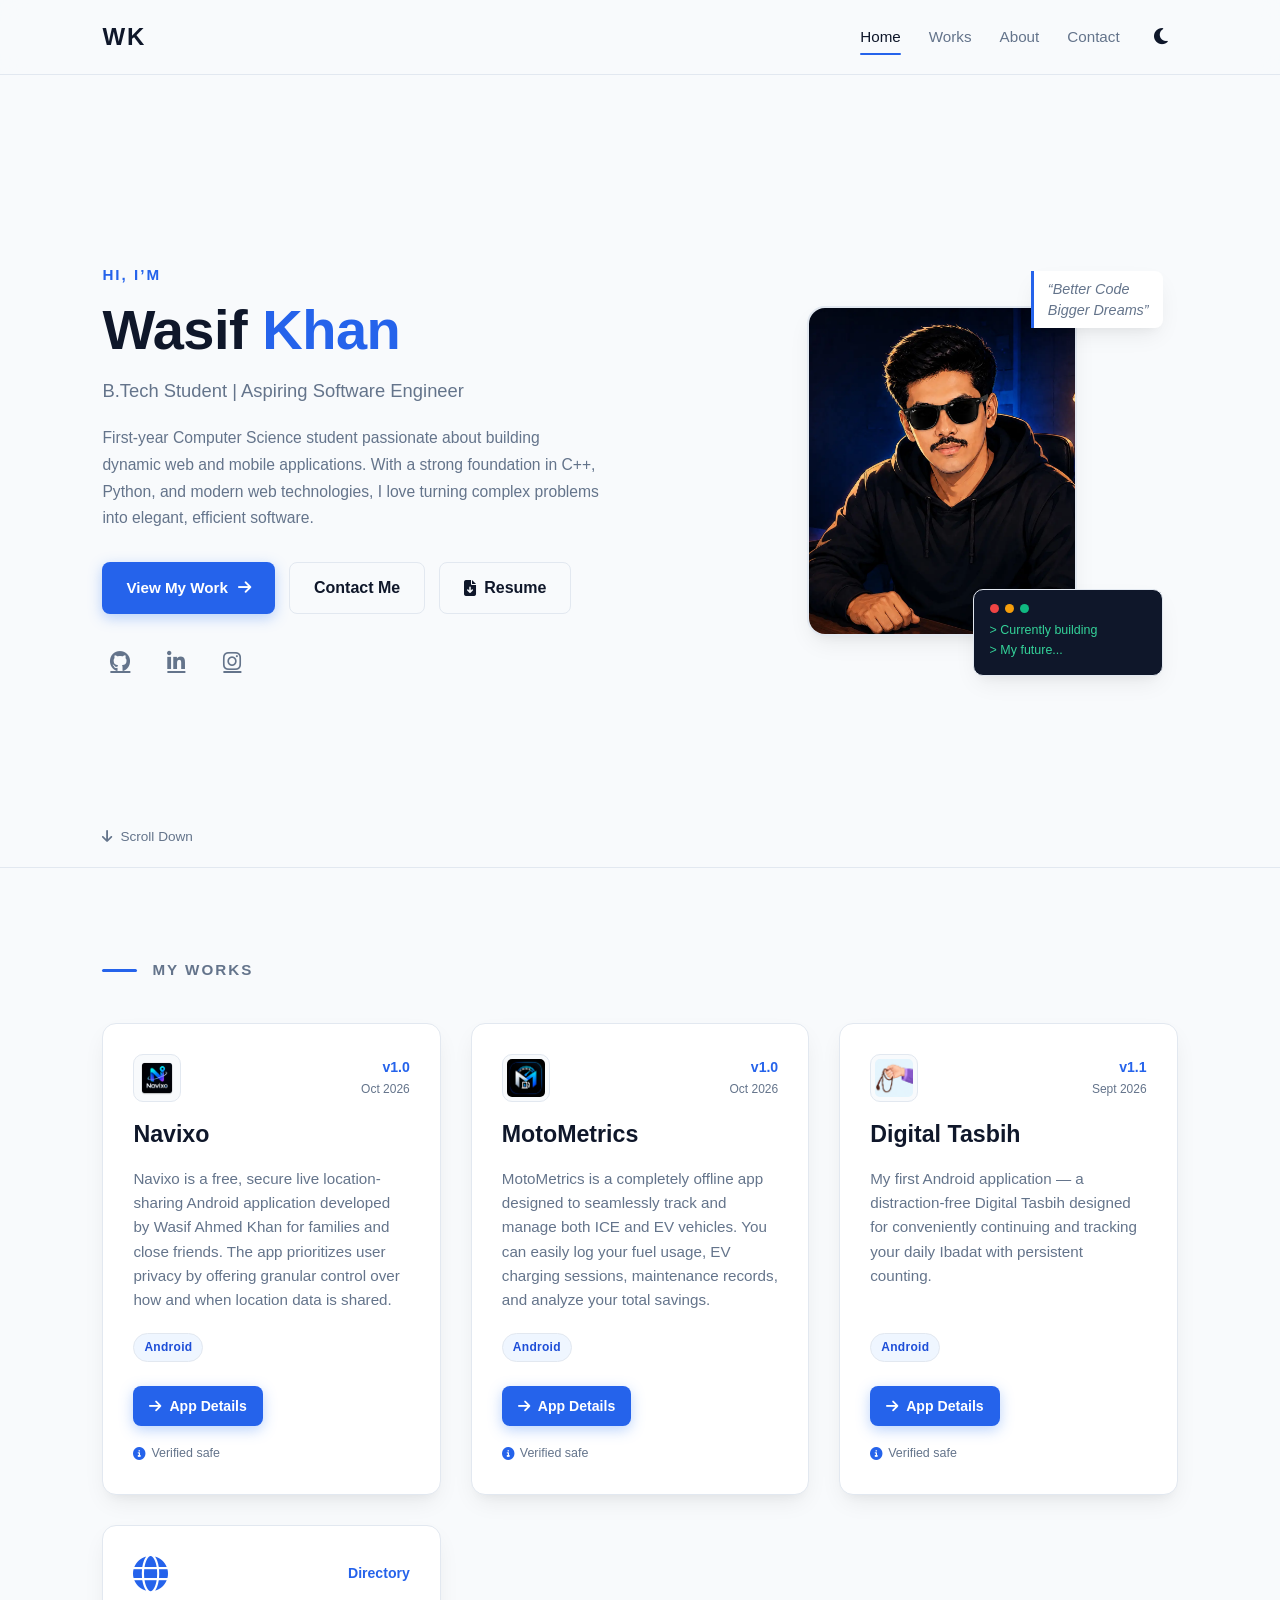
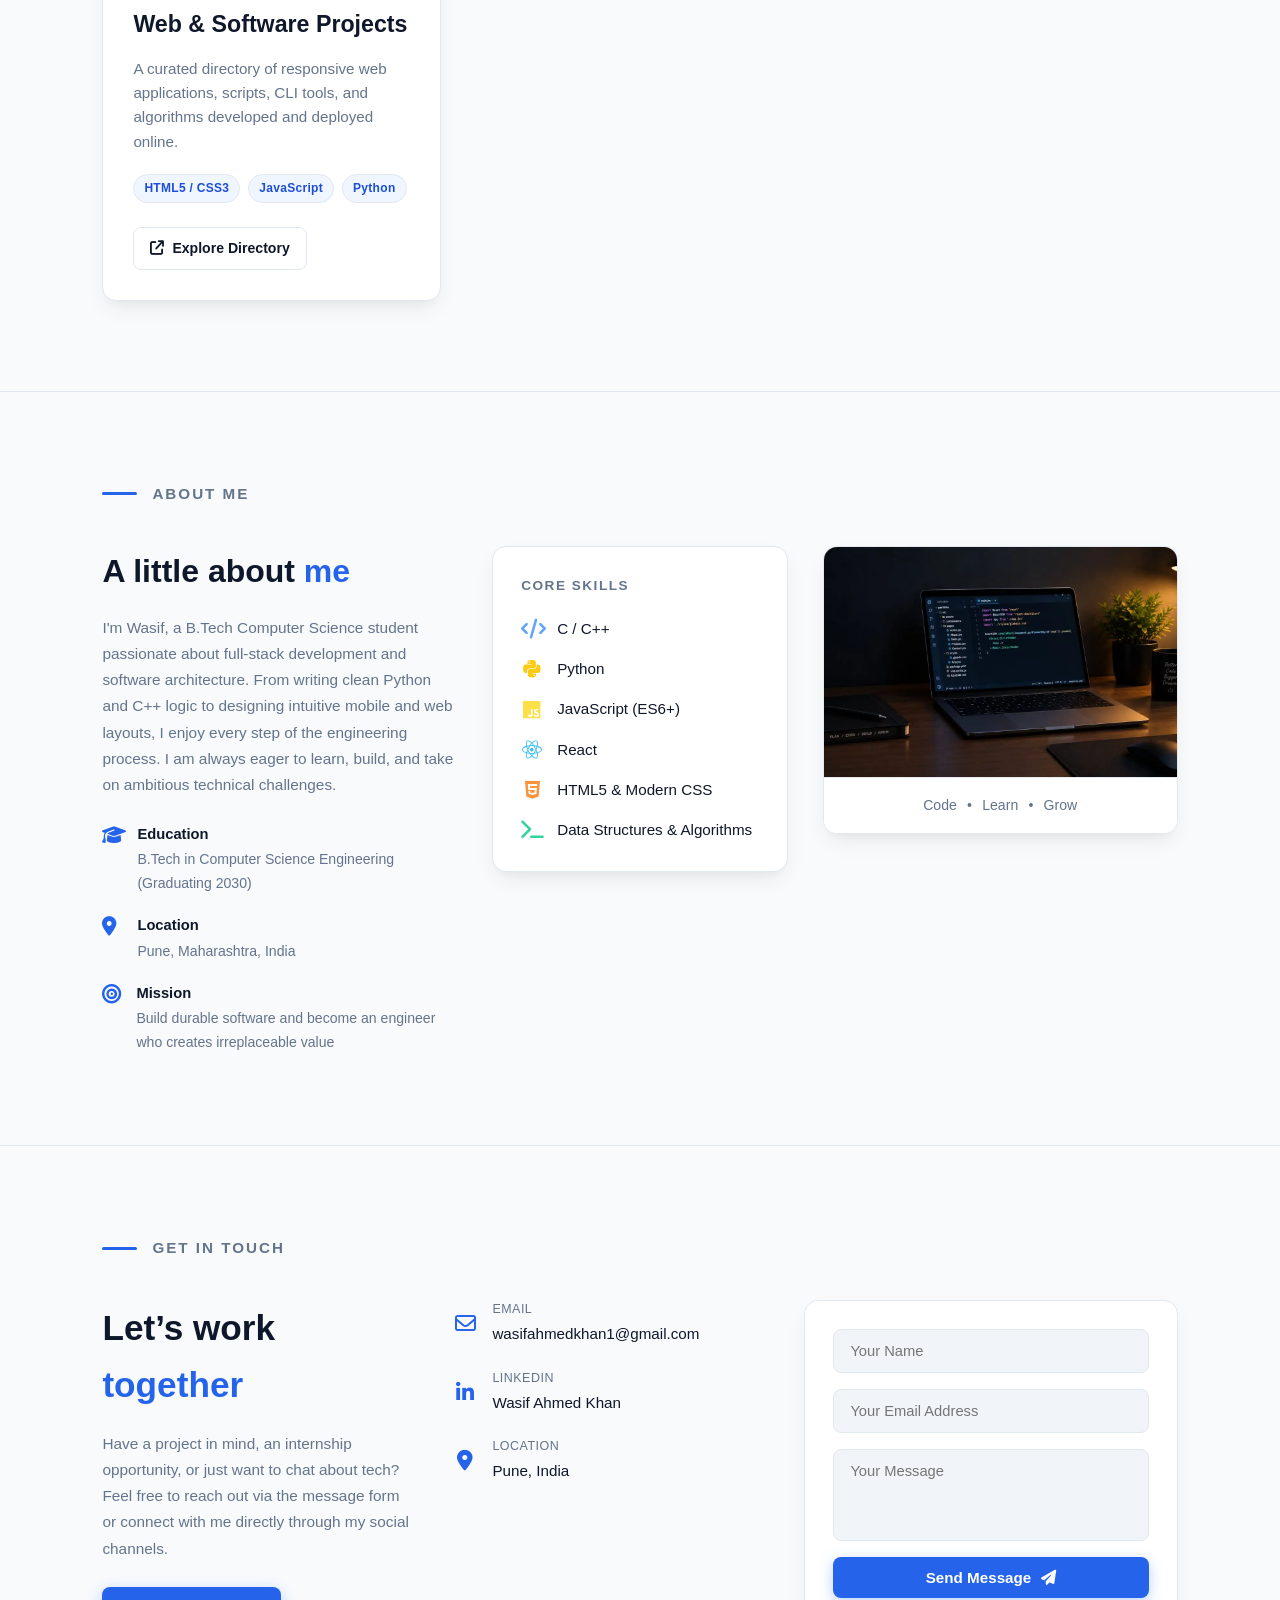
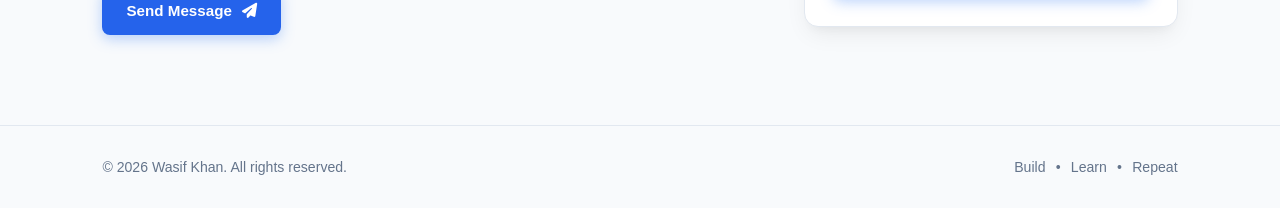
==== commit f46b4469: "Updated Some Files and Added Seprate pages for every apps" ====
--- a/index.html
+++ b/index.html
@@ -58,7 +58,7 @@
                 <div class="hero-buttons">
                     <a href="#works" class="btn-primary">View My Work <i class="fa-solid fa-arrow-right"></i></a>
                     <a href="#contact" class="btn-secondary">Contact Me</a>
-                    <a href="Resume/WK_Resume.pdf" class="btn-secondary">
+                    <a href="Resume/WK_Resume.pdf" target="_blank" download="Wasif_Khan_Resume.pdf" class="btn-secondary">
                         <i class="fa-solid fa-file-arrow-down"></i> Resume
                     </a>
                 </div>
@@ -107,31 +107,26 @@
             </div>
             
             <div class="works-grid">
-                <!-- Project 1: Digital Tasbih -->
+                <!-- Project 1: Navixo -->
                 <div class="work-card reveal">
                     <div class="card-header">
-                        <img src="Images/Digi_Tasbih_logo.webp" alt="Digital Tasbih Logo" class="custom-work-logo" width="48" height="48">
+                        <img src="Images/Navixo_logo.webp" alt="Navixo Logo" class="custom-work-logo" width="48" height="48">
                         <div class="app-meta">
-                            <span class="version">v1.1</span>
+                            <span class="version">v1.0</span>
                             <span class="date">Oct 2026</span>
                         </div>
                     </div>
-                    <h3>Digital Tasbih</h3>
-                    <p>My first Android application — a distraction-free Digital Tasbih designed for conveniently continuing and tracking your daily Ibadat with persistent counting.</p>
+                    <h3>Navixo</h3>
+                    <p>Navixo is a free, secure live location-sharing Android application developed by Wasif Ahmed Khan for families and close friends. The app prioritizes user privacy by offering granular control over how and when location data is shared.</p>
                     <div class="tech-tags">
                         <span class="tag">Android</span>
-                        <span class="tag">Java</span>
-                        <span class="tag">Mobile UI</span>
                     </div>
                     <div class="card-actions">
-                        <a href="APKs/Digi%20Tasbih.apk" download="Digital_Tasbih.apk" class="btn-secondary btn-small">
-                            <i class="fa-solid fa-download"></i> Download APK
+                        <a href="navixo.html" class="btn-primary btn-small">
+                            <i class="fa-solid fa-arrow-right"></i> App Details
                         </a>
-                        <button type="button" class="btn-link" data-app="tasbih">
-                            <i class="fa-solid fa-circle-info"></i> Preview & Info
-                        </button>
-                    </div>
-                    <span class="apk-notice"><i class="fa-solid fa-circle-info"></i> Direct Android package (.apk) &bull; Verified safe</span>
+                    </div>
+                    <span class="apk-notice"><i class="fa-solid fa-circle-info"></i>Verified safe</span>
                 </div>
 
                 <!-- Project 2: MotoMetrics -->
@@ -140,28 +135,45 @@
                         <img src="Images/MotoMetrics_logo.webp" alt="MotoMetrics Logo" class="custom-work-logo" width="48" height="48">
                         <div class="app-meta">
                             <span class="version">v1.0</span>
-                            <span class="date">Nov 2026</span>
+                            <span class="date">Oct 2026</span>
                         </div>
                     </div>
                     <h3>MotoMetrics</h3>
-                    <p>A smart automotive companion app built to monitor and calculate fuel economy, electric vehicle charge consumption, and trip analytics seamlessly.</p>
+                    <p>MotoMetrics is a completely offline app designed to seamlessly track and manage both ICE and EV vehicles. You can easily log your fuel usage, EV charging sessions, maintenance records, and analyze your total savings.</p>
                     <div class="tech-tags">
                         <span class="tag">Android</span>
-                        <span class="tag">Analytics</span>
-                        <span class="tag">Utility</span>
                     </div>
                     <div class="card-actions">
-                        <a href="APKs/MotoMetrics.apk" download="MotoMetrics.apk" class="btn-secondary btn-small">
-                            <i class="fa-solid fa-download"></i> Download APK
+                        <a href="motometrics.html" class="btn-primary btn-small">
+                            <i class="fa-solid fa-arrow-right"></i> App Details
                         </a>
-                        <button type="button" class="btn-link" data-app="motometrics">
-                            <i class="fa-solid fa-circle-info"></i> Preview & Info
-                        </button>
-                    </div>
-                    <span class="apk-notice"><i class="fa-solid fa-circle-info"></i> Direct Android package (.apk) &bull; Verified safe</span>
+                    </div>
+                    <span class="apk-notice"><i class="fa-solid fa-circle-info"></i>Verified safe</span>
+                </div>
+
+                <!-- Project 3: Digital Tasbih -->
+                <div class="work-card reveal">
+                    <div class="card-header">
+                        <img src="Images/Digi_Tasbih_logo.webp" alt="Digital Tasbih Logo" class="custom-work-logo" width="48" height="48">
+                        <div class="app-meta">
+                            <span class="version">v1.1</span>
+                            <span class="date">Sept 2026</span>
+                        </div>
+                    </div>
+                    <h3>Digital Tasbih</h3>
+                    <p>My first Android application — a distraction-free Digital Tasbih designed for conveniently continuing and tracking your daily Ibadat with persistent counting.</p>
+                    <div class="tech-tags">
+                        <span class="tag">Android</span>
+                    </div>
+                    <div class="card-actions">
+                        <a href="digital-tasbih.html" class="btn-primary btn-small">
+                            <i class="fa-solid fa-arrow-right"></i> App Details
+                        </a>
+                    </div>
+                    <span class="apk-notice"><i class="fa-solid fa-circle-info"></i>Verified safe</span>
                 </div>
                 
-                <!-- Project 3: Web Projects -->
+                <!-- Project 4: Web Projects -->
                 <div class="work-card reveal">
                     <div class="card-header">
                         <i class="fa-solid fa-globe work-icon"></i>
@@ -178,7 +190,7 @@
                     </div>
                     <div class="card-actions">
                         <a href="projects.html" class="btn-secondary btn-small">
-                            <i class="fa-solid fa-arrow-up-right-from-square"></i> Explore Projects
+                            <i class="fa-solid fa-arrow-up-right-from-square"></i> Explore Directory
                         </a>
                     </div>
                 </div>
--- a/style.css
+++ b/style.css
@@ -1264,3 +1264,615 @@
     opacity: 1;
     transform: translateY(0);
 }
+
+/* App Detail Pages */
+.app-detail-header {
+    padding: 40px 8% 10px;
+}
+
+.breadcrumb-nav {
+    display: inline-flex;
+    align-items: center;
+    gap: 8px;
+    color: var(--text-muted);
+    text-decoration: none;
+    font-size: 0.9rem;
+    font-weight: 500;
+    margin-bottom: 25px;
+    transition: color 0.2s ease, transform 0.2s ease;
+}
+
+.breadcrumb-nav:hover {
+    color: var(--accent-blue);
+    transform: translateX(-3px);
+}
+
+.app-hero-card {
+    background: var(--card-bg);
+    border: 1px solid var(--border-color);
+    border-radius: 20px;
+    padding: 36px 40px;
+    box-shadow: var(--card-shadow);
+    display: grid;
+    grid-template-columns: auto 1fr auto;
+    gap: 32px;
+    align-items: center;
+    margin-bottom: 35px;
+}
+
+.app-hero-logo {
+    width: 96px;
+    height: 96px;
+    border-radius: 20px;
+    object-fit: contain;
+    background: var(--bg-color);
+    border: 2px solid var(--border-color);
+    padding: 10px;
+    box-shadow: 0 8px 20px rgba(0, 0, 0, 0.25);
+}
+
+.app-hero-info h1 {
+    font-size: 2.3rem;
+    font-weight: 800;
+    line-height: 1.15;
+    margin-bottom: 6px;
+}
+
+.app-tagline {
+    font-size: 1.05rem;
+    color: var(--text-muted);
+    font-weight: 500;
+    margin-bottom: 14px;
+}
+
+.app-badge-row {
+    display: flex;
+    flex-wrap: wrap;
+    gap: 8px;
+}
+
+.badge-pill {
+    background: var(--tag-bg);
+    color: var(--tag-text);
+    padding: 5px 12px;
+    border-radius: 9999px;
+    font-size: 0.8rem;
+    font-weight: 600;
+    display: inline-flex;
+    align-items: center;
+    gap: 6px;
+    border: 1px solid var(--border-color);
+}
+
+.badge-pill.accent {
+    background: rgba(59, 130, 246, 0.15);
+    color: var(--accent-blue);
+    border-color: rgba(59, 130, 246, 0.3);
+}
+
+.badge-pill.success {
+    background: rgba(16, 185, 129, 0.12);
+    color: #10b981;
+    border-color: rgba(16, 185, 129, 0.25);
+}
+
+.app-hero-actions {
+    display: flex;
+    flex-direction: column;
+    gap: 12px;
+    min-width: 230px;
+}
+
+.app-hero-actions .btn-primary,
+.app-hero-actions .btn-secondary {
+    justify-content: center;
+    width: 100%;
+}
+
+.direct-apk-note {
+    font-size: 0.78rem;
+    color: var(--text-muted);
+    text-align: center;
+    display: flex;
+    align-items: center;
+    justify-content: center;
+    gap: 6px;
+}
+
+.app-metrics-bar {
+    display: grid;
+    grid-template-columns: repeat(4, 1fr);
+    gap: 20px;
+    margin-bottom: 40px;
+}
+
+.metric-card {
+    background: var(--card-bg);
+    border: 1px solid var(--border-color);
+    border-radius: 14px;
+    padding: 20px;
+    box-shadow: var(--card-shadow);
+    display: flex;
+    align-items: center;
+    gap: 16px;
+}
+
+.metric-icon {
+    width: 44px;
+    height: 44px;
+    border-radius: 10px;
+    background: rgba(59, 130, 246, 0.12);
+    color: var(--accent-blue);
+    display: flex;
+    align-items: center;
+    justify-content: center;
+    font-size: 1.25rem;
+    flex-shrink: 0;
+}
+
+.metric-content small {
+    display: block;
+    color: var(--text-muted);
+    font-size: 0.75rem;
+    text-transform: uppercase;
+    letter-spacing: 0.5px;
+    font-weight: 600;
+}
+
+.metric-content strong {
+    font-size: 1.05rem;
+    color: var(--text-main);
+    font-weight: 700;
+}
+
+.app-body-layout {
+    display: grid;
+    grid-template-columns: 2fr 1fr;
+    gap: 35px;
+    margin-bottom: 50px;
+}
+
+.app-content-column {
+    display: flex;
+    flex-direction: column;
+    gap: 35px;
+}
+
+.app-sidebar-column {
+    display: flex;
+    flex-direction: column;
+    gap: 25px;
+}
+
+.section-block {
+    background: var(--card-bg);
+    border: 1px solid var(--border-color);
+    border-radius: 16px;
+    padding: 30px;
+    box-shadow: var(--card-shadow);
+}
+
+.section-block-title {
+    font-size: 1.28rem;
+    font-weight: 700;
+    margin-bottom: 16px;
+    display: flex;
+    align-items: center;
+    gap: 12px;
+    color: var(--text-main);
+}
+
+.section-block-title i {
+    color: var(--accent-blue);
+    font-size: 1.15rem;
+}
+
+.section-paragraph {
+    color: var(--text-muted);
+    line-height: 1.75;
+    font-size: 0.96rem;
+    margin-bottom: 14px;
+}
+
+.section-paragraph:last-child {
+    margin-bottom: 0;
+}
+
+.screenshot-gallery {
+    display: grid;
+    grid-template-columns: repeat(auto-fit, minmax(210px, 1fr));
+    gap: 20px;
+    margin-top: 15px;
+}
+
+.mockup-phone {
+    background: var(--bg-color);
+    border: 2px solid var(--border-color);
+    border-radius: 28px;
+    padding: 10px;
+    box-shadow: 0 16px 30px -10px rgba(0, 0, 0, 0.4);
+    display: flex;
+    flex-direction: column;
+    min-height: 400px;
+    position: relative;
+    transition: transform 0.3s ease, border-color 0.3s ease, box-shadow 0.3s ease;
+}
+
+.mockup-phone:hover {
+    transform: translateY(-5px);
+    border-color: var(--accent-blue);
+    box-shadow: 0 20px 40px -10px rgba(59, 130, 246, 0.25);
+}
+
+.phone-screen {
+    background: var(--card-bg);
+    border-radius: 20px;
+    border: 1px solid var(--border-color);
+    flex-grow: 1;
+    overflow: hidden;
+    display: flex;
+    flex-direction: column;
+    position: relative;
+}
+
+.phone-top-bar {
+    display: flex;
+    justify-content: space-between;
+    align-items: center;
+    padding: 6px 12px 3px;
+    font-size: 0.68rem;
+    color: var(--text-muted);
+    font-weight: 600;
+    background: rgba(0, 0, 0, 0.12);
+}
+
+.phone-camera-notch {
+    width: 34px;
+    height: 6px;
+    background: var(--border-color);
+    border-radius: 10px;
+    margin: 0 auto;
+}
+
+.phone-screen-header {
+    padding: 10px 12px;
+    border-bottom: 1px solid var(--border-color);
+    display: flex;
+    justify-content: space-between;
+    align-items: center;
+}
+
+.phone-screen-header span {
+    font-size: 0.8rem;
+    font-weight: 700;
+    color: var(--text-main);
+}
+
+.phone-screen-body {
+    padding: 12px;
+    flex-grow: 1;
+    display: flex;
+    flex-direction: column;
+    gap: 8px;
+}
+
+.phone-caption {
+    margin-top: 8px;
+    text-align: center;
+    font-size: 0.8rem;
+    font-weight: 600;
+    color: var(--text-muted);
+}
+
+.mock-map-bg {
+    background: radial-gradient(circle at 50% 50%, rgba(59, 130, 246, 0.2) 0%, rgba(15, 23, 42, 0.8) 100%),
+                repeating-linear-gradient(0deg, rgba(255,255,255,0.03) 0px, rgba(255,255,255,0.03) 1px, transparent 1px, transparent 18px),
+                repeating-linear-gradient(90deg, rgba(255,255,255,0.03) 0px, rgba(255,255,255,0.03) 1px, transparent 1px, transparent 18px);
+    border-radius: 12px;
+    border: 1px solid var(--border-color);
+    height: 170px;
+    position: relative;
+    display: flex;
+    align-items: center;
+    justify-content: center;
+}
+
+.mock-pin {
+    width: 32px;
+    height: 32px;
+    border-radius: 50%;
+    background: var(--accent-blue);
+    color: #ffffff;
+    display: flex;
+    align-items: center;
+    justify-content: center;
+    box-shadow: 0 0 16px rgba(59, 130, 246, 0.8);
+    animation: float 3s ease-in-out infinite;
+}
+
+.mock-chip-row {
+    display: flex;
+    gap: 6px;
+    overflow-x: auto;
+    padding-bottom: 4px;
+}
+
+.mock-chip {
+    background: var(--bg-color);
+    border: 1px solid var(--border-color);
+    border-radius: 6px;
+    padding: 4px 8px;
+    font-size: 0.68rem;
+    color: var(--text-muted);
+    white-space: nowrap;
+}
+
+.mock-chip.active {
+    background: rgba(59, 130, 246, 0.2);
+    border-color: var(--accent-blue);
+    color: var(--accent-blue);
+    font-weight: 600;
+}
+
+.mock-card-item {
+    background: var(--bg-color);
+    border: 1px solid var(--border-color);
+    border-radius: 8px;
+    padding: 8px 10px;
+    display: flex;
+    align-items: center;
+    justify-content: space-between;
+    font-size: 0.74rem;
+}
+
+.features-grid {
+    display: grid;
+    grid-template-columns: repeat(auto-fit, minmax(240px, 1fr));
+    gap: 18px;
+    margin-top: 15px;
+}
+
+.feature-box {
+    background: var(--bg-color);
+    border: 1px solid var(--border-color);
+    border-radius: 12px;
+    padding: 20px;
+    transition: transform 0.25s ease, border-color 0.25s ease;
+}
+
+.feature-box:hover {
+    transform: translateY(-3px);
+    border-color: var(--accent-blue);
+}
+
+.feature-box-icon {
+    font-size: 1.4rem;
+    color: var(--accent-blue);
+    margin-bottom: 10px;
+}
+
+.feature-box h4 {
+    font-size: 1rem;
+    color: var(--text-main);
+    font-weight: 700;
+    margin-bottom: 6px;
+}
+
+.feature-box p {
+    color: var(--text-muted);
+    font-size: 0.88rem;
+    line-height: 1.6;
+}
+
+.tech-stack-grid {
+    display: grid;
+    grid-template-columns: repeat(auto-fit, minmax(210px, 1fr));
+    gap: 15px;
+    margin-top: 15px;
+}
+
+.tech-card {
+    background: var(--bg-color);
+    border: 1px solid var(--border-color);
+    border-radius: 12px;
+    padding: 16px;
+    display: flex;
+    gap: 12px;
+    align-items: flex-start;
+}
+
+.tech-card-icon {
+    font-size: 1.5rem;
+    color: var(--accent-blue);
+    flex-shrink: 0;
+    margin-top: 2px;
+}
+
+.tech-card-info strong {
+    display: block;
+    font-size: 0.92rem;
+    color: var(--text-main);
+    font-weight: 700;
+}
+
+.tech-card-info small {
+    display: block;
+    color: var(--text-muted);
+    font-size: 0.78rem;
+    line-height: 1.4;
+    margin-top: 3px;
+}
+
+.specs-table {
+    display: flex;
+    flex-direction: column;
+    gap: 12px;
+    margin-top: 12px;
+}
+
+.specs-row {
+    display: flex;
+    justify-content: space-between;
+    align-items: center;
+    padding-bottom: 10px;
+    border-bottom: 1px solid var(--border-color);
+    font-size: 0.88rem;
+}
+
+.specs-row:last-child {
+    border-bottom: none;
+    padding-bottom: 0;
+}
+
+.specs-row .spec-label {
+    color: var(--text-muted);
+}
+
+.specs-row .spec-val {
+    font-weight: 600;
+    color: var(--text-main);
+    font-family: 'Consolas', monospace;
+    font-size: 0.84rem;
+}
+
+.install-step-list {
+    display: flex;
+    flex-direction: column;
+    gap: 16px;
+    margin-top: 14px;
+}
+
+.install-step {
+    display: flex;
+    gap: 12px;
+    align-items: flex-start;
+}
+
+.step-num {
+    width: 26px;
+    height: 26px;
+    border-radius: 50%;
+    background: var(--accent-blue);
+    color: #ffffff;
+    font-size: 0.8rem;
+    font-weight: 700;
+    display: flex;
+    align-items: center;
+    justify-content: center;
+    flex-shrink: 0;
+}
+
+.step-text strong {
+    display: block;
+    font-size: 0.88rem;
+    color: var(--text-main);
+}
+
+.step-text p {
+    font-size: 0.8rem;
+    color: var(--text-muted);
+    margin-top: 2px;
+}
+
+.app-cta-banner {
+    background: linear-gradient(135deg, var(--card-bg) 0%, rgba(59, 130, 246, 0.12) 100%);
+    border: 1px solid var(--border-color);
+    border-radius: 18px;
+    padding: 38px 30px;
+    text-align: center;
+    box-shadow: var(--card-shadow);
+    margin: 20px 8% 70px;
+    display: flex;
+    flex-direction: column;
+    align-items: center;
+    gap: 16px;
+}
+
+.app-cta-banner h3 {
+    font-size: 1.8rem;
+    color: var(--text-main);
+    font-weight: 800;
+}
+
+.app-cta-banner p {
+    color: var(--text-muted);
+    max-width: 580px;
+    font-size: 0.95rem;
+}
+
+.app-cta-buttons {
+    display: flex;
+    gap: 14px;
+    flex-wrap: wrap;
+    justify-content: center;
+}
+
+@media (max-width: 1024px) {
+    .app-hero-card {
+        grid-template-columns: 1fr;
+        text-align: center;
+        gap: 25px;
+    }
+
+    .app-hero-logo {
+        margin: 0 auto;
+    }
+
+    .app-badge-row {
+        justify-content: center;
+    }
+
+    .app-hero-actions {
+        width: 100%;
+        max-width: 360px;
+        margin: 0 auto;
+    }
+
+    .app-metrics-bar {
+        grid-template-columns: repeat(2, 1fr);
+    }
+
+    .app-body-layout {
+        grid-template-columns: 1fr;
+        gap: 30px;
+    }
+}
+
+@media (max-width: 768px) {
+    .app-detail-header {
+        padding: 25px 6% 10px;
+    }
+
+    .app-hero-card {
+        padding: 26px 20px;
+    }
+
+    .app-hero-info h1 {
+        font-size: 1.8rem;
+    }
+
+    .app-metrics-bar {
+        grid-template-columns: 1fr;
+        gap: 12px;
+    }
+
+    .section-block {
+        padding: 22px 18px;
+    }
+
+    .app-cta-banner {
+        margin: 15px 6% 50px;
+        padding: 30px 18px;
+    }
+
+    .app-cta-buttons {
+        flex-direction: column;
+        width: 100%;
+    }
+
+    .app-cta-buttons .btn-primary,
+    .app-cta-buttons .btn-secondary {
+        width: 100%;
+        justify-content: center;
+    }
+}
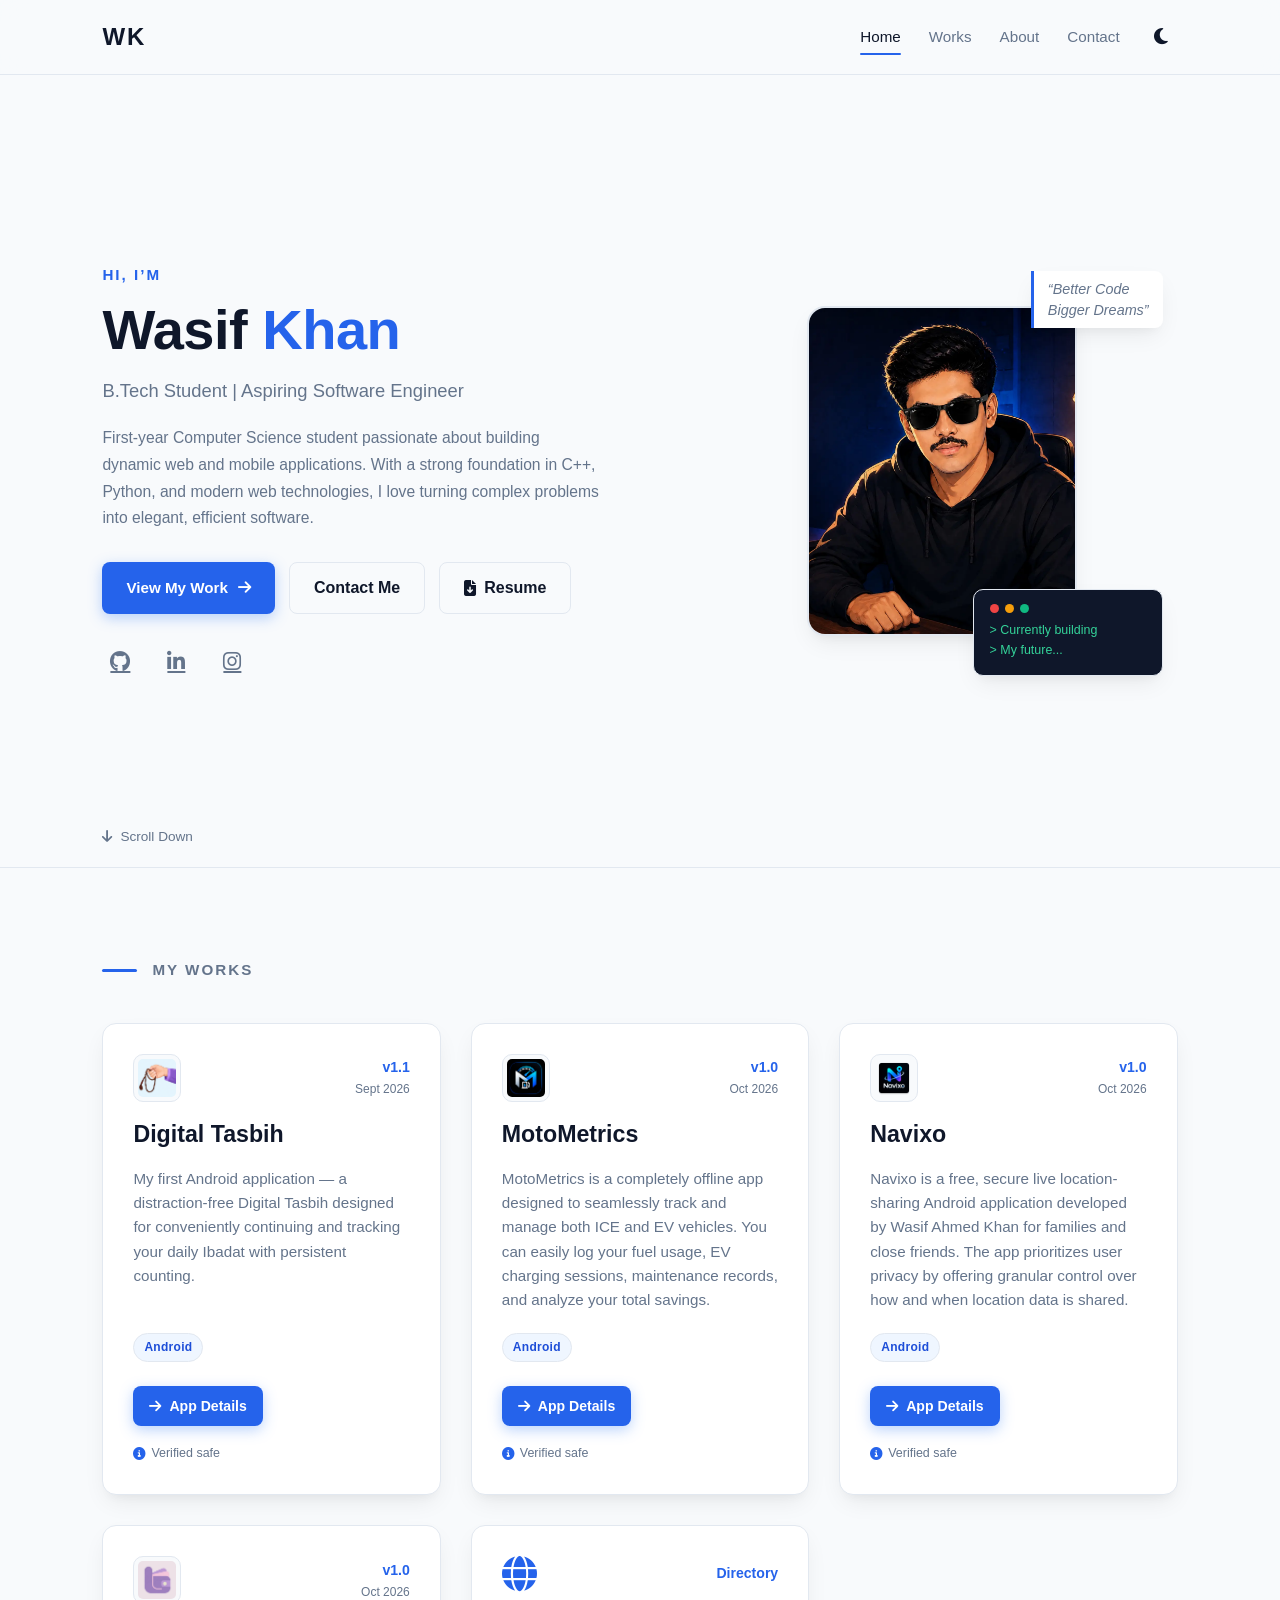
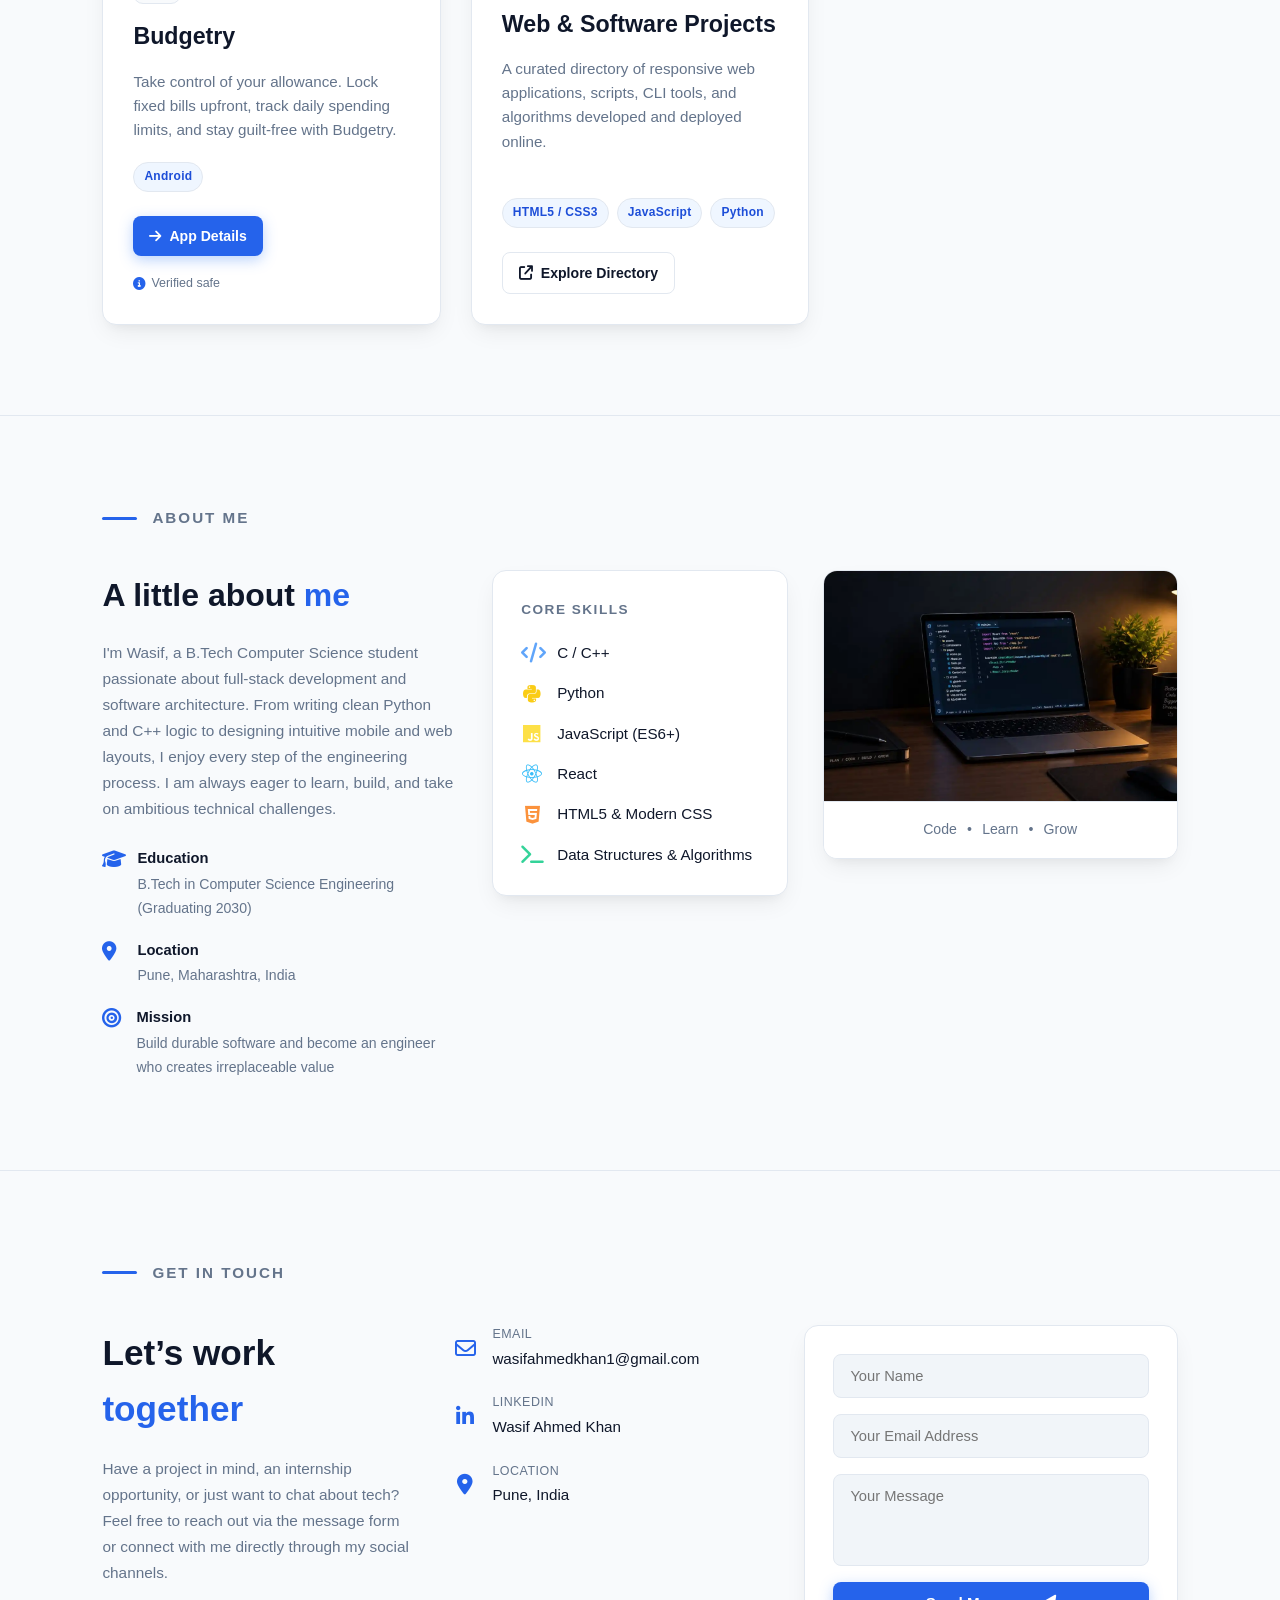
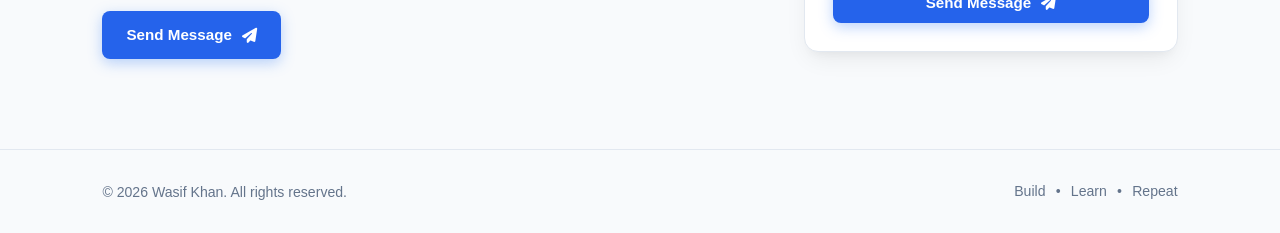
==== commit 71e5f0b0: "Added new App" ====
--- a/index.html
+++ b/index.html
@@ -19,7 +19,10 @@
     <meta name="twitter:description" content="Computer Science student passionate about building dynamic web and mobile applications.">
     <meta name="twitter:image" content="Images/wasif_FP.webp">
 
-    <link rel="icon" type="image/svg+xml" href="data:image/svg+xml,<svg xmlns='http://www.w3.org/2000/svg' viewBox='0 0 100 100'><rect width='100' height='100' rx='20' fill='%233b82f6'/><text x='50%' y='55%' dominant-baseline='central' text-anchor='middle' font-family='sans-serif' font-weight='800' font-size='45' fill='white'>WK</text></svg>">
+    <link rel="icon" type="image/svg+xml" href="Images/Small_Logos/WK_Logo.svg">
+    <link rel="icon" type="image/png" sizes="32x32" href="Images/Small_Logos/WK_Logo.png">
+    <link rel="apple-touch-icon" sizes="180x180" href="Images/Small_Logos/WKLogo_Favi.png">
+
     <link rel="stylesheet" href="style.css">
     <link rel="stylesheet" href="https://cdnjs.cloudflare.com/ajax/libs/font-awesome/6.4.0/css/all.min.css">
 </head>
@@ -107,15 +110,60 @@
             </div>
             
             <div class="works-grid">
-                <!-- Project 1: Navixo -->
-                <div class="work-card reveal">
-                    <div class="card-header">
-                        <img src="Images/Navixo_logo.webp" alt="Navixo Logo" class="custom-work-logo" width="48" height="48">
+
+                <!-- Project 1: Digital Tasbih -->
+                <div class="work-card reveal">
+                    <div class="card-header">
+                        <img src="Images/Digi_Tasbih_logo.webp" alt="Digital Tasbih Logo" class="custom-work-logo" width="48" height="48">
+                        <div class="app-meta">
+                            <span class="version">v1.1</span>
+                            <span class="date">Sept 2026</span>
+                        </div>
+                    </div>
+                    <h3>Digital Tasbih</h3>
+                    <p>My first Android application — a distraction-free Digital Tasbih designed for conveniently continuing and tracking your daily Ibadat with persistent counting.</p>
+                    <div class="tech-tags">
+                        <span class="tag">Android</span>
+                    </div>
+                    <div class="card-actions">
+                        <a href="digital-tasbih.html" class="btn-primary btn-small">
+                            <i class="fa-solid fa-arrow-right"></i> App Details
+                        </a>
+                    </div>
+                    <span class="apk-notice"><i class="fa-solid fa-circle-info"></i>Verified safe</span>
+                </div>
+            
+                <!-- Project 2: MotoMetrics -->
+                <div class="work-card reveal">
+                    <div class="card-header">
+                        <img src="Images/MotoMetrics_logo.webp" alt="MotoMetrics Logo" class="custom-work-logo" width="48" height="48">
                         <div class="app-meta">
                             <span class="version">v1.0</span>
                             <span class="date">Oct 2026</span>
                         </div>
                     </div>
+                    <h3>MotoMetrics</h3>
+                    <p>MotoMetrics is a completely offline app designed to seamlessly track and manage both ICE and EV vehicles. You can easily log your fuel usage, EV charging sessions, maintenance records, and analyze your total savings.</p>
+                    <div class="tech-tags">
+                        <span class="tag">Android</span>
+                    </div>
+                    <div class="card-actions">
+                        <a href="motometrics.html" class="btn-primary btn-small">
+                            <i class="fa-solid fa-arrow-right"></i> App Details
+                        </a>
+                    </div>
+                    <span class="apk-notice"><i class="fa-solid fa-circle-info"></i>Verified safe</span>
+                </div>
+
+                <!-- Project 3: Navixo -->
+                <div class="work-card reveal">
+                    <div class="card-header">
+                        <img src="Images/Navixo_logo.webp" alt="Navixo Logo" class="custom-work-logo" width="48" height="48">
+                        <div class="app-meta">
+                            <span class="version">v1.0</span>
+                            <span class="date">Oct 2026</span>
+                        </div>
+                    </div>
                     <h3>Navixo</h3>
                     <p>Navixo is a free, secure live location-sharing Android application developed by Wasif Ahmed Khan for families and close friends. The app prioritizes user privacy by offering granular control over how and when location data is shared.</p>
                     <div class="tech-tags">
@@ -128,52 +176,30 @@
                     </div>
                     <span class="apk-notice"><i class="fa-solid fa-circle-info"></i>Verified safe</span>
                 </div>
-
-                <!-- Project 2: MotoMetrics -->
-                <div class="work-card reveal">
-                    <div class="card-header">
-                        <img src="Images/MotoMetrics_logo.webp" alt="MotoMetrics Logo" class="custom-work-logo" width="48" height="48">
+                
+                <!-- Project 4: Budgetry -->
+                <div class="work-card reveal">
+                    <div class="card-header">
+                        <img src="Images/Budgetry_logo.webp" alt="Budgetry Logo" class="custom-work-logo" width="48" height="48">
                         <div class="app-meta">
                             <span class="version">v1.0</span>
                             <span class="date">Oct 2026</span>
                         </div>
                     </div>
-                    <h3>MotoMetrics</h3>
-                    <p>MotoMetrics is a completely offline app designed to seamlessly track and manage both ICE and EV vehicles. You can easily log your fuel usage, EV charging sessions, maintenance records, and analyze your total savings.</p>
+                    <h3>Budgetry</h3>
+                    <p>Take control of your allowance. Lock fixed bills upfront, track daily spending limits, and stay guilt-free with Budgetry.</p>
                     <div class="tech-tags">
                         <span class="tag">Android</span>
                     </div>
                     <div class="card-actions">
-                        <a href="motometrics.html" class="btn-primary btn-small">
+                        <a href="budgetry.html" class="btn-primary btn-small">
                             <i class="fa-solid fa-arrow-right"></i> App Details
                         </a>
                     </div>
                     <span class="apk-notice"><i class="fa-solid fa-circle-info"></i>Verified safe</span>
                 </div>
 
-                <!-- Project 3: Digital Tasbih -->
-                <div class="work-card reveal">
-                    <div class="card-header">
-                        <img src="Images/Digi_Tasbih_logo.webp" alt="Digital Tasbih Logo" class="custom-work-logo" width="48" height="48">
-                        <div class="app-meta">
-                            <span class="version">v1.1</span>
-                            <span class="date">Sept 2026</span>
-                        </div>
-                    </div>
-                    <h3>Digital Tasbih</h3>
-                    <p>My first Android application — a distraction-free Digital Tasbih designed for conveniently continuing and tracking your daily Ibadat with persistent counting.</p>
-                    <div class="tech-tags">
-                        <span class="tag">Android</span>
-                    </div>
-                    <div class="card-actions">
-                        <a href="digital-tasbih.html" class="btn-primary btn-small">
-                            <i class="fa-solid fa-arrow-right"></i> App Details
-                        </a>
-                    </div>
-                    <span class="apk-notice"><i class="fa-solid fa-circle-info"></i>Verified safe</span>
-                </div>
-                
-                <!-- Project 4: Web Projects -->
+                <!-- Project 5: Web Projects -->
                 <div class="work-card reveal">
                     <div class="card-header">
                         <i class="fa-solid fa-globe work-icon"></i>
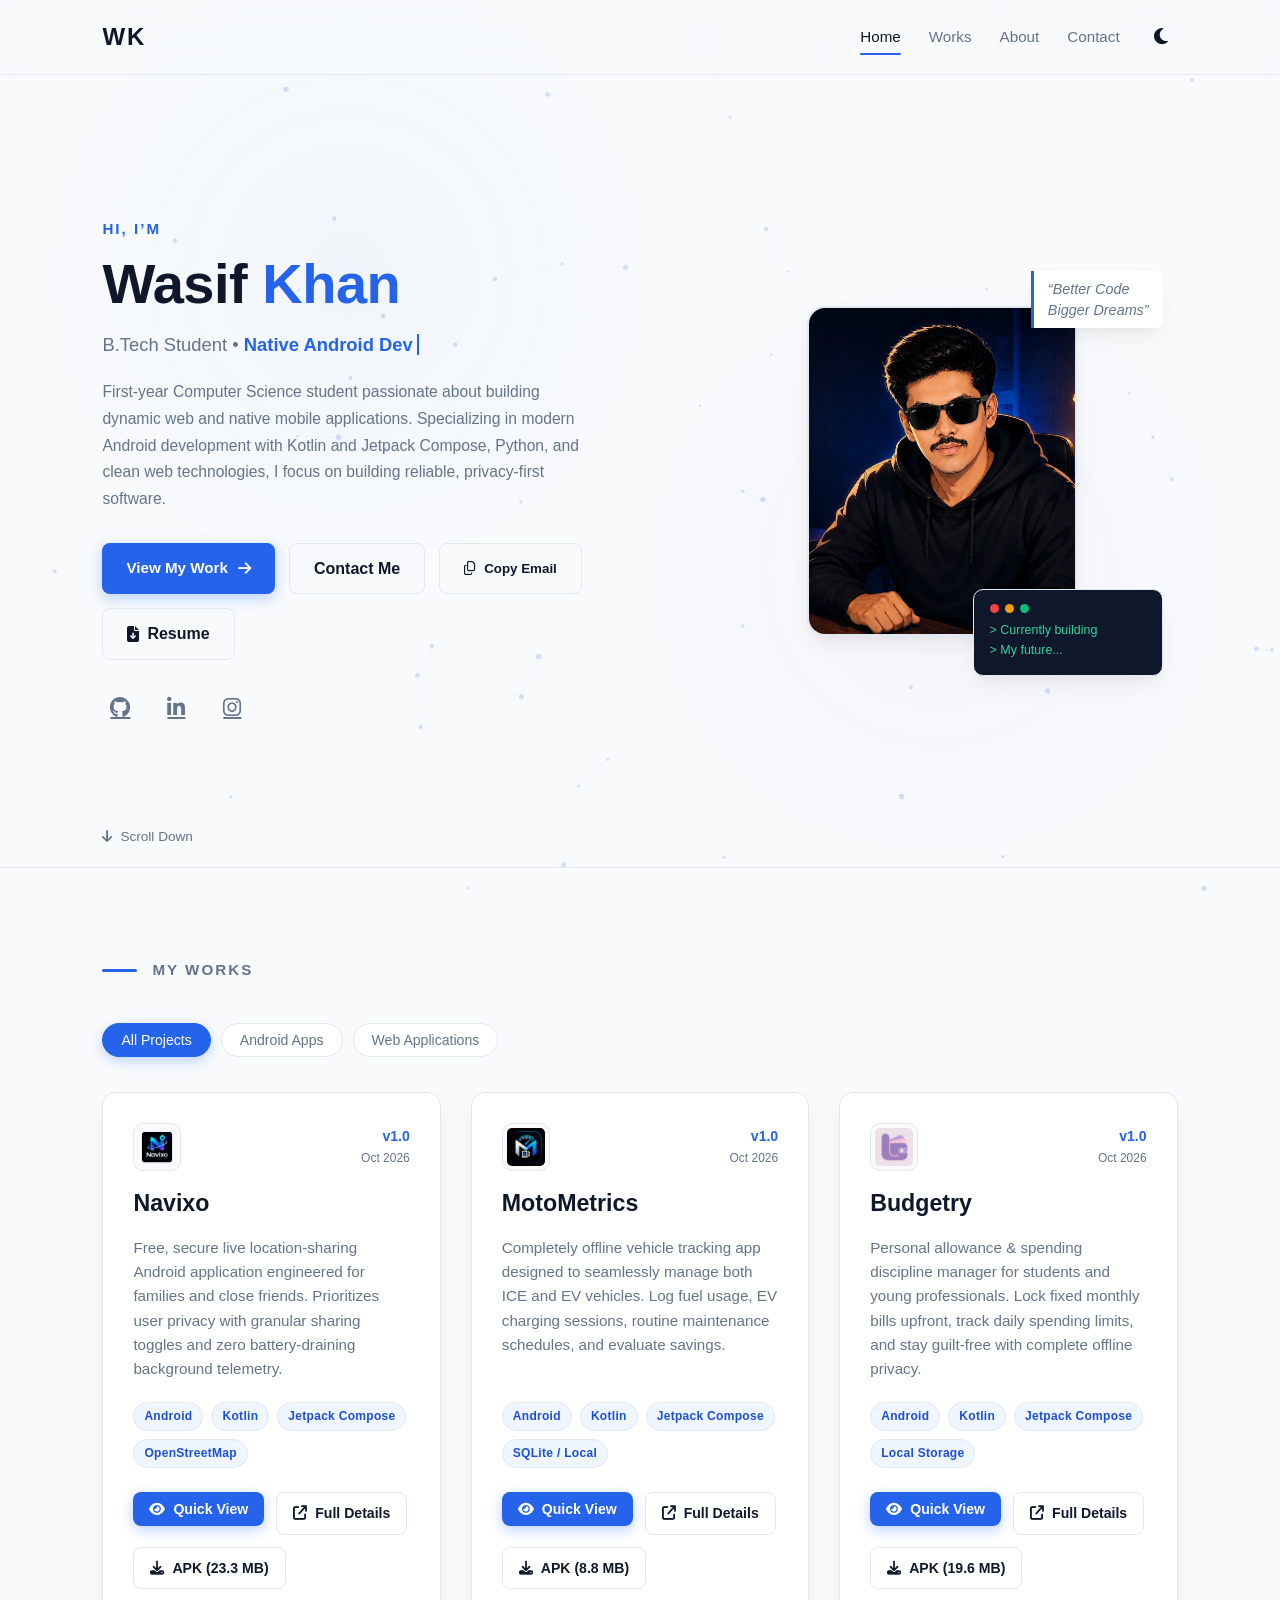
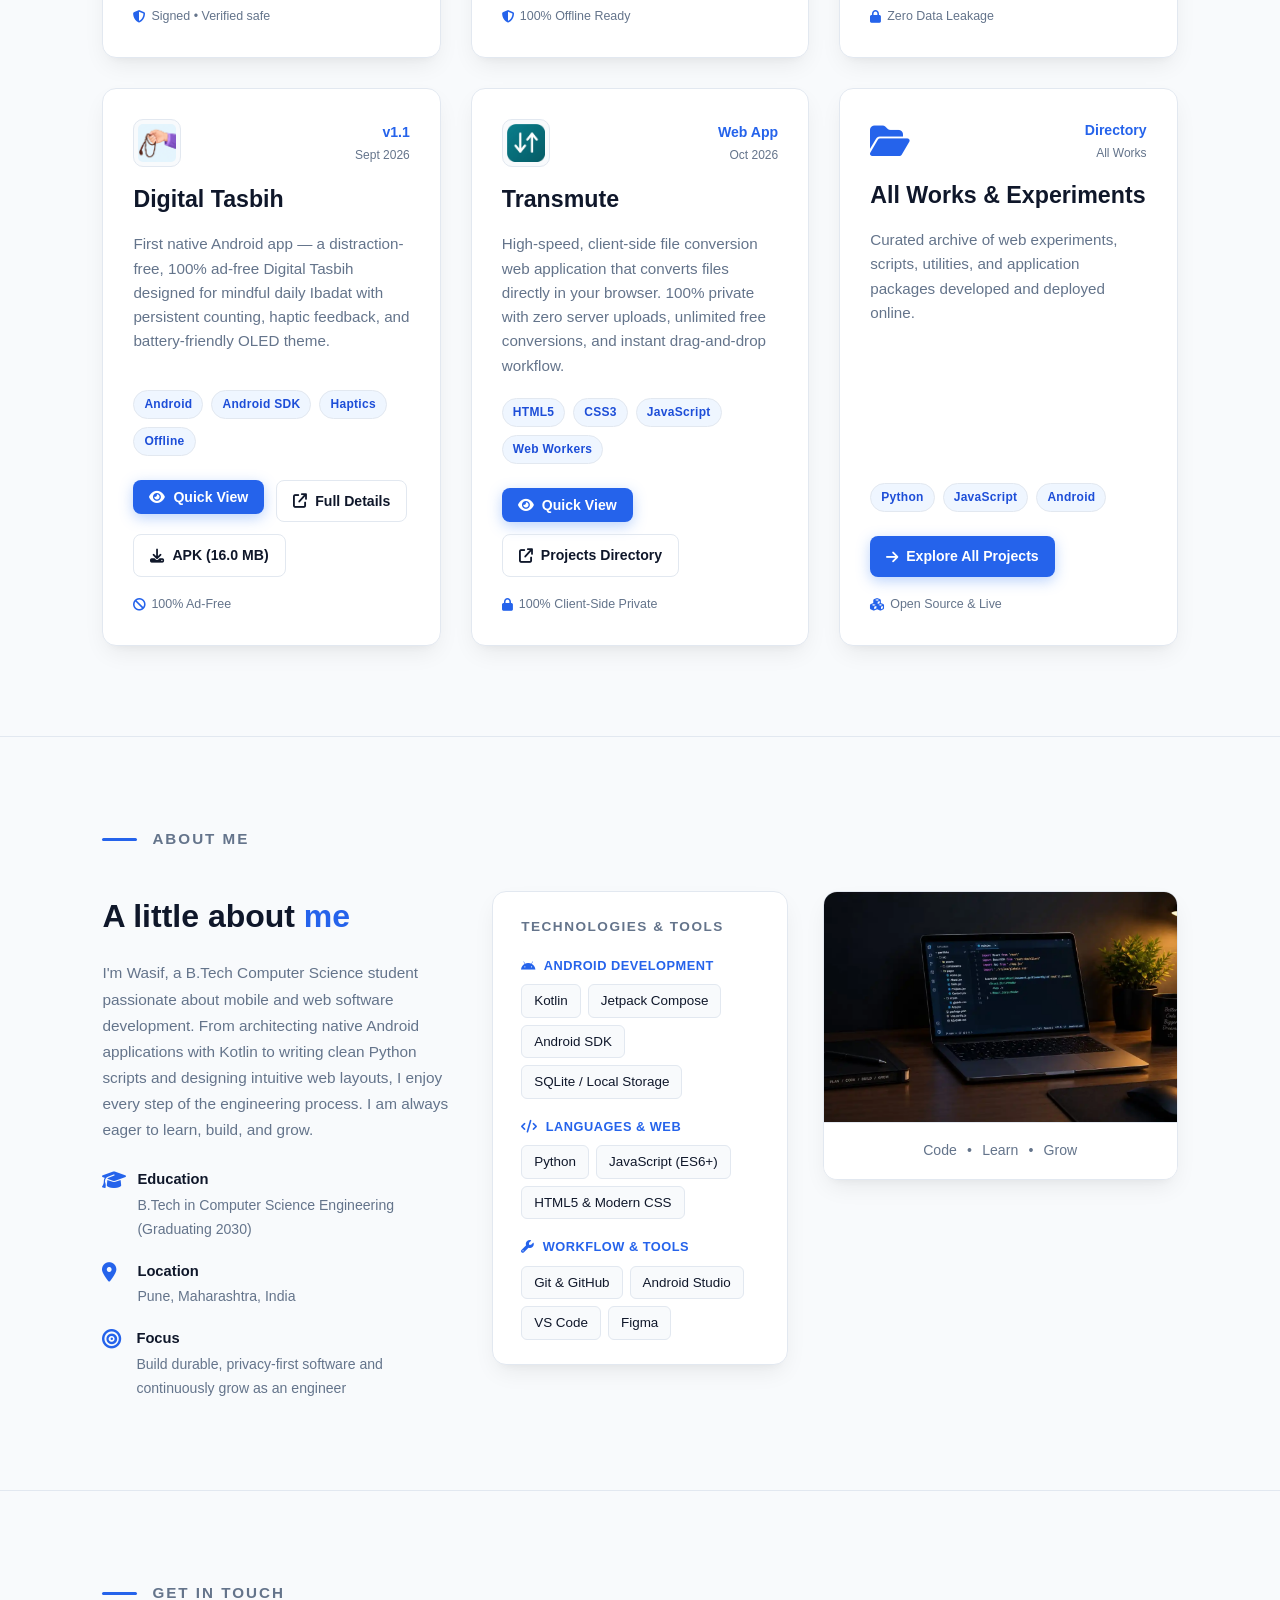
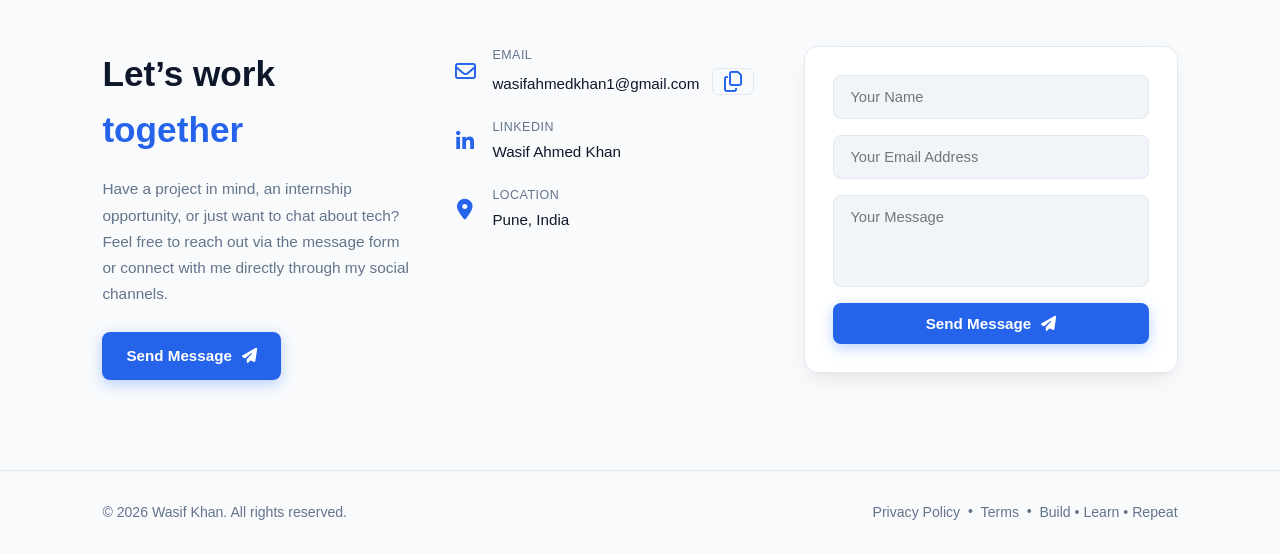
==== commit c73049bb: "Updated Some files and added some, new portfolio Nov 2026" ====
--- a/index.html
+++ b/index.html
@@ -3,30 +3,37 @@
 <head>
     <meta charset="UTF-8">
     <meta name="viewport" content="width=device-width, initial-scale=1.0">
+    <meta name="theme-color" content="#080c14">
     <title>Wasif Khan | Software Engineer & Developer Portfolio</title>
     
-    <meta name="description" content="Portfolio of Wasif Khan - Computer Science student & aspiring Software Engineer specializing in C++, Python, Android and Web Development.">
-    <meta name="keywords" content="Wasif Khan, Portfolio, Software Engineer, Web Development, Android, Python, C++, Pune">
+    <link rel="canonical" href="https://wasifahmedkhan1-web.github.io/WKportfolio/">
+    <meta name="description" content="Portfolio of Wasif Khan - Computer Science student & aspiring Software Engineer specializing in Native Android, Python, and Web Development.">
+    <meta name="keywords" content="Wasif Khan, Portfolio, Software Engineer, Web Development, Android, Kotlin, Jetpack Compose, Python, Pune">
     <meta name="author" content="Wasif Khan">
 
     <meta property="og:type" content="website">
+    <meta property="og:url" content="https://wasifahmedkhan1-web.github.io/WKportfolio/">
     <meta property="og:title" content="Wasif Khan | Software Engineer & Developer Portfolio">
     <meta property="og:description" content="Computer Science student passionate about building dynamic web and mobile applications.">
-    <meta property="og:image" content="Images/wasif_FP.webp">
+    <meta property="og:image" content="https://wasifahmedkhan1-web.github.io/WKportfolio/Images/wasif_FP.webp">
     
     <meta name="twitter:card" content="summary_large_image">
     <meta name="twitter:title" content="Wasif Khan | Portfolio">
     <meta name="twitter:description" content="Computer Science student passionate about building dynamic web and mobile applications.">
-    <meta name="twitter:image" content="Images/wasif_FP.webp">
+    <meta name="twitter:image" content="https://wasifahmedkhan1-web.github.io/WKportfolio/Images/wasif_FP.webp">
 
     <link rel="icon" type="image/svg+xml" href="Images/Small_Logos/WK_Logo.svg">
-    <link rel="icon" type="image/png" sizes="32x32" href="Images/Small_Logos/WK_Logo.png">
+    <link rel="icon" type="image/png" sizes="32x32" href="Images/Small_Logos/WKLogo_Favi.png">
     <link rel="apple-touch-icon" sizes="180x180" href="Images/Small_Logos/WKLogo_Favi.png">
+    <link rel="manifest" href="site.webmanifest">
 
     <link rel="stylesheet" href="style.css">
     <link rel="stylesheet" href="https://cdnjs.cloudflare.com/ajax/libs/font-awesome/6.4.0/css/all.min.css">
 </head>
 <body>
+    <canvas id="bg-canvas" aria-hidden="true"></canvas>
+    <div class="ambient-glow glow-1" aria-hidden="true"></div>
+    <div class="ambient-glow glow-2" aria-hidden="true"></div>
 
     <header>
         <a href="#home" class="logo" aria-label="Wasif Khan Portfolio Home">WK</a>
@@ -49,18 +56,20 @@
     </header>
 
     <main>
-        <!-- Hero Section -->
         <section id="home" class="hero-section">
             <div class="hero-content">
                 <p class="greeting">HI, I’M</p>
                 <h1>Wasif <span class="highlight">Khan</span></h1>
-                <p class="subtitle">B.Tech Student | Aspiring Software Engineer</p>
+                <p class="subtitle">B.Tech Student &bull; <span class="typewriter-text" id="typewriter-text">Native Android Developer</span></p>
                 <p class="description">
-                    First-year Computer Science student passionate about building dynamic web and mobile applications. With a strong foundation in C++, Python, and modern web technologies, I love turning complex problems into elegant, efficient software.
+                    First-year Computer Science student passionate about building dynamic web and native mobile applications. Specializing in modern Android development with Kotlin and Jetpack Compose, Python, and clean web technologies, I focus on building reliable, privacy-first software.
                 </p>
                 <div class="hero-buttons">
                     <a href="#works" class="btn-primary">View My Work <i class="fa-solid fa-arrow-right"></i></a>
                     <a href="#contact" class="btn-secondary">Contact Me</a>
+                    <button type="button" class="btn-secondary copy-email-btn" data-email="wasifahmedkhan1@gmail.com" title="Copy Email">
+                        <i class="fa-regular fa-copy"></i> Copy Email
+                    </button>
                     <a href="Resume/WK_Resume.pdf" target="_blank" download="Wasif_Khan_Resume.pdf" class="btn-secondary">
                         <i class="fa-solid fa-file-arrow-down"></i> Resume
                     </a>
@@ -102,128 +111,191 @@
             </div>
         </section>
 
-        <!-- Works Section -->
         <section id="works" class="works-section">
             <div class="works-header">
                 <span class="line"></span>
                 <h2>MY WORKS</h2>
             </div>
+
+            <div class="filter-bar">
+                <button class="filter-btn active" data-filter="all">All Projects</button>
+                <button class="filter-btn" data-filter="android">Android Apps</button>
+                <button class="filter-btn" data-filter="web">Web Applications</button>
+            </div>
             
             <div class="works-grid">
-
-                <!-- Project 1: Digital Tasbih -->
-                <div class="work-card reveal">
-                    <div class="card-header">
-                        <img src="Images/Digi_Tasbih_logo.webp" alt="Digital Tasbih Logo" class="custom-work-logo" width="48" height="48">
+                <div class="work-card reveal" data-category="android">
+                    <div class="card-header">
+                        <img src="Images/Navixo_logo.webp" alt="Navixo Logo" class="custom-work-logo" width="48" height="48" loading="lazy" decoding="async">
+                        <div class="app-meta">
+                            <span class="version">v1.0</span>
+                            <span class="date">Oct 2026</span>
+                        </div>
+                    </div>
+                    <h3>Navixo</h3>
+                    <p>Free, secure live location-sharing Android application engineered for families and close friends. Prioritizes user privacy with granular sharing toggles and zero battery-draining background telemetry.</p>
+                    <div class="tech-tags">
+                        <span class="tag">Android</span>
+                        <span class="tag">Kotlin</span>
+                        <span class="tag">Jetpack Compose</span>
+                        <span class="tag">OpenStreetMap</span>
+                    </div>
+                    <div class="card-actions">
+                        <button type="button" class="btn-primary btn-small" data-app="navixo">
+                            <i class="fa-solid fa-eye"></i> Quick View
+                        </button>
+                        <a href="navixo.html" class="btn-secondary btn-small">
+                            <i class="fa-solid fa-arrow-up-right-from-square"></i> Full Details
+                        </a>
+                        <a href="APKs/Navixo.apk" download="Navixo.apk" class="btn-secondary btn-small">
+                            <i class="fa-solid fa-download"></i> APK (23.3 MB)
+                        </a>
+                    </div>
+                    <span class="apk-notice"><i class="fa-solid fa-shield-halved"></i> Signed &bull; Verified safe</span>
+                </div>
+
+                <div class="work-card reveal" data-category="android">
+                    <div class="card-header">
+                        <img src="Images/MotoMetrics_logo.webp" alt="MotoMetrics Logo" class="custom-work-logo" width="48" height="48" loading="lazy" decoding="async">
+                        <div class="app-meta">
+                            <span class="version">v1.0</span>
+                            <span class="date">Oct 2026</span>
+                        </div>
+                    </div>
+                    <h3>MotoMetrics</h3>
+                    <p>Completely offline vehicle tracking app designed to seamlessly manage both ICE and EV vehicles. Log fuel usage, EV charging sessions, routine maintenance schedules, and evaluate savings.</p>
+                    <div class="tech-tags">
+                        <span class="tag">Android</span>
+                        <span class="tag">Kotlin</span>
+                        <span class="tag">Jetpack Compose</span>
+                        <span class="tag">SQLite / Local</span>
+                    </div>
+                    <div class="card-actions">
+                        <button type="button" class="btn-primary btn-small" data-app="motometrics">
+                            <i class="fa-solid fa-eye"></i> Quick View
+                        </button>
+                        <a href="motometrics.html" class="btn-secondary btn-small">
+                            <i class="fa-solid fa-arrow-up-right-from-square"></i> Full Details
+                        </a>
+                        <a href="APKs/MotoMetrics.apk" download="MotoMetrics.apk" class="btn-secondary btn-small">
+                            <i class="fa-solid fa-download"></i> APK (8.8 MB)
+                        </a>
+                    </div>
+                    <span class="apk-notice"><i class="fa-solid fa-shield-halved"></i> 100% Offline Ready</span>
+                </div>
+
+                <div class="work-card reveal" data-category="android">
+                    <div class="card-header">
+                        <img src="Images/Budgetry_logo.webp" alt="Budgetry Logo" class="custom-work-logo" width="48" height="48" loading="lazy" decoding="async">
+                        <div class="app-meta">
+                            <span class="version">v1.0</span>
+                            <span class="date">Oct 2026</span>
+                        </div>
+                    </div>
+                    <h3>Budgetry</h3>
+                    <p>Personal allowance & spending discipline manager for students and young professionals. Lock fixed monthly bills upfront, track daily spending limits, and stay guilt-free with complete offline privacy.</p>
+                    <div class="tech-tags">
+                        <span class="tag">Android</span>
+                        <span class="tag">Kotlin</span>
+                        <span class="tag">Jetpack Compose</span>
+                        <span class="tag">Local Storage</span>
+                    </div>
+                    <div class="card-actions">
+                        <button type="button" class="btn-primary btn-small" data-app="budgetry">
+                            <i class="fa-solid fa-eye"></i> Quick View
+                        </button>
+                        <a href="budgetry.html" class="btn-secondary btn-small">
+                            <i class="fa-solid fa-arrow-up-right-from-square"></i> Full Details
+                        </a>
+                        <a href="APKs/Budgetry.apk" download="Budgetry.apk" class="btn-secondary btn-small">
+                            <i class="fa-solid fa-download"></i> APK (19.6 MB)
+                        </a>
+                    </div>
+                    <span class="apk-notice"><i class="fa-solid fa-lock"></i> Zero Data Leakage</span>
+                </div>
+
+                <div class="work-card reveal" data-category="android">
+                    <div class="card-header">
+                        <img src="Images/Digi_Tasbih_logo.webp" alt="Digital Tasbih Logo" class="custom-work-logo" width="48" height="48" loading="lazy" decoding="async">
                         <div class="app-meta">
                             <span class="version">v1.1</span>
                             <span class="date">Sept 2026</span>
                         </div>
                     </div>
                     <h3>Digital Tasbih</h3>
-                    <p>My first Android application — a distraction-free Digital Tasbih designed for conveniently continuing and tracking your daily Ibadat with persistent counting.</p>
+                    <p>First native Android app — a distraction-free, 100% ad-free Digital Tasbih designed for mindful daily Ibadat with persistent counting, haptic feedback, and battery-friendly OLED theme.</p>
                     <div class="tech-tags">
                         <span class="tag">Android</span>
-                    </div>
-                    <div class="card-actions">
-                        <a href="digital-tasbih.html" class="btn-primary btn-small">
-                            <i class="fa-solid fa-arrow-right"></i> App Details
-                        </a>
-                    </div>
-                    <span class="apk-notice"><i class="fa-solid fa-circle-info"></i>Verified safe</span>
-                </div>
-            
-                <!-- Project 2: MotoMetrics -->
-                <div class="work-card reveal">
-                    <div class="card-header">
-                        <img src="Images/MotoMetrics_logo.webp" alt="MotoMetrics Logo" class="custom-work-logo" width="48" height="48">
-                        <div class="app-meta">
-                            <span class="version">v1.0</span>
+                        <span class="tag">Android SDK</span>
+                        <span class="tag">Haptics</span>
+                        <span class="tag">Offline</span>
+                    </div>
+                    <div class="card-actions">
+                        <button type="button" class="btn-primary btn-small" data-app="tasbih">
+                            <i class="fa-solid fa-eye"></i> Quick View
+                        </button>
+                        <a href="digital-tasbih.html" class="btn-secondary btn-small">
+                            <i class="fa-solid fa-arrow-up-right-from-square"></i> Full Details
+                        </a>
+                        <a href="APKs/Digi%20Tasbih.apk" download="Digital_Tasbih.apk" class="btn-secondary btn-small">
+                            <i class="fa-solid fa-download"></i> APK (16.0 MB)
+                        </a>
+                    </div>
+                    <span class="apk-notice"><i class="fa-solid fa-ban"></i> 100% Ad-Free</span>
+                </div>
+
+                <div class="work-card reveal" data-category="web">
+                    <div class="card-header">
+                        <img src="Images/Transmute.webp" alt="Transmute Logo" class="custom-work-logo" width="48" height="48" loading="lazy" decoding="async">
+                        <div class="app-meta">
+                            <span class="version">Web App</span>
                             <span class="date">Oct 2026</span>
                         </div>
                     </div>
-                    <h3>MotoMetrics</h3>
-                    <p>MotoMetrics is a completely offline app designed to seamlessly track and manage both ICE and EV vehicles. You can easily log your fuel usage, EV charging sessions, maintenance records, and analyze your total savings.</p>
-                    <div class="tech-tags">
+                    <h3>Transmute</h3>
+                    <p>High-speed, client-side file conversion web application that converts files directly in your browser. 100% private with zero server uploads, unlimited free conversions, and instant drag-and-drop workflow.</p>
+                    <div class="tech-tags">
+                        <span class="tag">HTML5</span>
+                        <span class="tag">CSS3</span>
+                        <span class="tag">JavaScript</span>
+                        <span class="tag">Web Workers</span>
+                    </div>
+                    <div class="card-actions">
+                        <button type="button" class="btn-primary btn-small" data-app="transmute">
+                            <i class="fa-solid fa-eye"></i> Quick View
+                        </button>
+                        <a href="projects.html" class="btn-secondary btn-small">
+                            <i class="fa-solid fa-arrow-up-right-from-square"></i> Projects Directory
+                        </a>
+                    </div>
+                    <span class="apk-notice"><i class="fa-solid fa-lock"></i> 100% Client-Side Private</span>
+                </div>
+
+                <div class="work-card reveal" data-category="web">
+                    <div class="card-header">
+                        <i class="fa-solid fa-folder-open work-icon"></i>
+                        <div class="app-meta">
+                            <span class="version">Directory</span>
+                            <span class="date">All Works</span>
+                        </div>
+                    </div>
+                    <h3>All Works & Experiments</h3>
+                    <p>Curated archive of web experiments, scripts, utilities, and application packages developed and deployed online.</p>
+                    <div class="tech-tags">
+                        <span class="tag">Python</span>
+                        <span class="tag">JavaScript</span>
                         <span class="tag">Android</span>
                     </div>
                     <div class="card-actions">
-                        <a href="motometrics.html" class="btn-primary btn-small">
-                            <i class="fa-solid fa-arrow-right"></i> App Details
-                        </a>
-                    </div>
-                    <span class="apk-notice"><i class="fa-solid fa-circle-info"></i>Verified safe</span>
-                </div>
-
-                <!-- Project 3: Navixo -->
-                <div class="work-card reveal">
-                    <div class="card-header">
-                        <img src="Images/Navixo_logo.webp" alt="Navixo Logo" class="custom-work-logo" width="48" height="48">
-                        <div class="app-meta">
-                            <span class="version">v1.0</span>
-                            <span class="date">Oct 2026</span>
-                        </div>
-                    </div>
-                    <h3>Navixo</h3>
-                    <p>Navixo is a free, secure live location-sharing Android application developed by Wasif Ahmed Khan for families and close friends. The app prioritizes user privacy by offering granular control over how and when location data is shared.</p>
-                    <div class="tech-tags">
-                        <span class="tag">Android</span>
-                    </div>
-                    <div class="card-actions">
-                        <a href="navixo.html" class="btn-primary btn-small">
-                            <i class="fa-solid fa-arrow-right"></i> App Details
-                        </a>
-                    </div>
-                    <span class="apk-notice"><i class="fa-solid fa-circle-info"></i>Verified safe</span>
-                </div>
-                
-                <!-- Project 4: Budgetry -->
-                <div class="work-card reveal">
-                    <div class="card-header">
-                        <img src="Images/Budgetry_logo.webp" alt="Budgetry Logo" class="custom-work-logo" width="48" height="48">
-                        <div class="app-meta">
-                            <span class="version">v1.0</span>
-                            <span class="date">Oct 2026</span>
-                        </div>
-                    </div>
-                    <h3>Budgetry</h3>
-                    <p>Take control of your allowance. Lock fixed bills upfront, track daily spending limits, and stay guilt-free with Budgetry.</p>
-                    <div class="tech-tags">
-                        <span class="tag">Android</span>
-                    </div>
-                    <div class="card-actions">
-                        <a href="budgetry.html" class="btn-primary btn-small">
-                            <i class="fa-solid fa-arrow-right"></i> App Details
-                        </a>
-                    </div>
-                    <span class="apk-notice"><i class="fa-solid fa-circle-info"></i>Verified safe</span>
-                </div>
-
-                <!-- Project 5: Web Projects -->
-                <div class="work-card reveal">
-                    <div class="card-header">
-                        <i class="fa-solid fa-globe work-icon"></i>
-                        <div class="app-meta">
-                            <span class="version">Directory</span>
-                        </div>
-                    </div>
-                    <h3>Web & Software Projects</h3>
-                    <p>A curated directory of responsive web applications, scripts, CLI tools, and algorithms developed and deployed online.</p>
-                    <div class="tech-tags">
-                        <span class="tag">HTML5 / CSS3</span>
-                        <span class="tag">JavaScript</span>
-                        <span class="tag">Python</span>
-                    </div>
-                    <div class="card-actions">
-                        <a href="projects.html" class="btn-secondary btn-small">
-                            <i class="fa-solid fa-arrow-up-right-from-square"></i> Explore Directory
-                        </a>
-                    </div>
+                        <a href="projects.html" class="btn-primary btn-small">
+                            <i class="fa-solid fa-arrow-right"></i> Explore All Projects
+                        </a>
+                    </div>
+                    <span class="apk-notice"><i class="fa-solid fa-cubes"></i> Open Source &amp; Live</span>
                 </div>
             </div>
         </section>
 
-        <!-- About Section -->
         <section id="about" class="about-section">
             <div class="about-header">
                 <span class="line"></span>
@@ -234,7 +306,7 @@
                 <div class="about-text reveal">
                     <h3>A little about <span class="highlight">me</span></h3>
                     <p>
-                        I'm Wasif, a B.Tech Computer Science student passionate about full-stack development and software architecture. From writing clean Python and C++ logic to designing intuitive mobile and web layouts, I enjoy every step of the engineering process. I am always eager to learn, build, and take on ambitious technical challenges.
+                        I'm Wasif, a B.Tech Computer Science student passionate about mobile and web software development. From architecting native Android applications with Kotlin to writing clean Python scripts and designing intuitive web layouts, I enjoy every step of the engineering process. I am always eager to learn, build, and grow.
                     </p>
 
                     <div class="about-info-list">
@@ -255,25 +327,45 @@
                         <div class="info-item">
                             <i class="fa-solid fa-bullseye"></i>
                             <div>
-                                <strong>Mission</strong>
-                                <p>Build durable software and become an engineer who creates irreplaceable value</p>
+                                <strong>Focus</strong>
+                                <p>Build durable, privacy-first software and continuously grow as an engineer</p>
                             </div>
                         </div>
                     </div>
                 </div>
 
                 <div class="skills-container reveal">
-                    <h4>CORE SKILLS</h4>
-                    <div class="skill-item"><i class="fa-solid fa-code skill-icon c-badge"></i> <span>C / C++</span></div>
-                    <div class="skill-item"><i class="fa-brands fa-python skill-icon py-badge"></i> <span>Python</span></div>
-                    <div class="skill-item"><i class="fa-brands fa-js skill-icon js-badge"></i> <span>JavaScript (ES6+)</span></div>
-                    <div class="skill-item"><i class="fa-brands fa-react skill-icon react-badge"></i> <span>React</span></div>
-                    <div class="skill-item"><i class="fa-brands fa-html5 skill-icon html-badge"></i> <span>HTML5 & Modern CSS</span></div>
-                    <div class="skill-item"><i class="fa-solid fa-terminal skill-icon dsa-badge"></i> <span>Data Structures & Algorithms</span></div>
+                    <h4>TECHNOLOGIES &amp; TOOLS</h4>
+                    <div class="skills-group">
+                        <span class="skills-group-title"><i class="fa-brands fa-android"></i> Android Development</span>
+                        <div class="skills-tags">
+                            <span class="subtle-tag">Kotlin</span>
+                            <span class="subtle-tag">Jetpack Compose</span>
+                            <span class="subtle-tag">Android SDK</span>
+                            <span class="subtle-tag">SQLite / Local Storage</span>
+                        </div>
+                    </div>
+                    <div class="skills-group">
+                        <span class="skills-group-title"><i class="fa-solid fa-code"></i> Languages &amp; Web</span>
+                        <div class="skills-tags">
+                            <span class="subtle-tag">Python</span>
+                            <span class="subtle-tag">JavaScript (ES6+)</span>
+                            <span class="subtle-tag">HTML5 &amp; Modern CSS</span>
+                        </div>
+                    </div>
+                    <div class="skills-group">
+                        <span class="skills-group-title"><i class="fa-solid fa-wrench"></i> Workflow &amp; Tools</span>
+                        <div class="skills-tags">
+                            <span class="subtle-tag">Git &amp; GitHub</span>
+                            <span class="subtle-tag">Android Studio</span>
+                            <span class="subtle-tag">VS Code</span>
+                            <span class="subtle-tag">Figma</span>
+                        </div>
+                    </div>
                 </div>
 
                 <div class="about-image-card reveal">
-                    <img src="Images/BG_Laptop.webp" alt="Workspace development setup" width="400" height="230">
+                    <img src="Images/BG_Laptop.webp" alt="Workspace development setup" width="400" height="230" loading="lazy" decoding="async">
                     <div class="image-footer-tags">
                         <span>Code</span> &bull; <span>Learn</span> &bull; <span>Grow</span>
                     </div>
@@ -281,7 +373,6 @@
             </div>
         </section>
 
-        <!-- Contact Section -->
         <section id="contact" class="contact-section">
             <div class="contact-header">
                 <span class="line"></span>
@@ -302,7 +393,12 @@
                         <i class="fa-regular fa-envelope"></i>
                         <div>
                             <small>Email</small>
-                            <p><a href="mailto:wasifahmedkhan1@gmail.com">wasifahmedkhan1@gmail.com</a></p>
+                            <p>
+                                <a href="mailto:wasifahmedkhan1@gmail.com">wasifahmedkhan1@gmail.com</a>
+                                <button type="button" class="copy-email-btn inline-copy-btn" data-email="wasifahmedkhan1@gmail.com" title="Copy Email">
+                                    <i class="fa-regular fa-copy"></i>
+                                </button>
+                            </p>
                         </div>
                     </div>
                     <div class="detail-row">
@@ -322,12 +418,23 @@
                 </div>
 
                 <div class="contact-form-card reveal" id="contact-form">
-                    <form id="form">
+                    <form id="form" novalidate>
                         <input type="hidden" name="access_key" value="YOUR_ACCESS_KEY_HERE">
                         
-                        <input type="text" name="name" id="name" placeholder="Your Name" required autocomplete="name" aria-label="Your Name">
-                        <input type="email" name="email" id="email" placeholder="Your Email Address" required autocomplete="email" aria-label="Your Email Address">
-                        <textarea name="message" id="message" placeholder="Your Message" rows="4" required aria-label="Your Message"></textarea>
+                        <div class="form-field-group">
+                            <input type="text" name="name" id="name" placeholder="Your Name" required autocomplete="name" aria-label="Your Name" aria-describedby="name-error">
+                            <span class="field-error-msg" id="name-error" role="alert"></span>
+                        </div>
+
+                        <div class="form-field-group">
+                            <input type="email" name="email" id="email" placeholder="Your Email Address" required autocomplete="email" aria-label="Your Email Address" aria-describedby="email-error">
+                            <span class="field-error-msg" id="email-error" role="alert"></span>
+                        </div>
+
+                        <div class="form-field-group">
+                            <textarea name="message" id="message" placeholder="Your Message" rows="4" required aria-label="Your Message" aria-describedby="message-error"></textarea>
+                            <span class="field-error-msg" id="message-error" role="alert"></span>
+                        </div>
                         
                         <button type="submit" class="btn-primary full-width">Send Message <i class="fa-solid fa-paper-plane"></i></button>
                         <div id="form-status" class="form-status" role="alert"></div>
@@ -337,7 +444,15 @@
         </section>
     </main>
 
-    <!-- App Details Modal -->
+    <div class="mobile-sticky-cta" id="mobile-sticky-cta" aria-label="Quick Actions">
+        <a href="#contact" class="btn-primary">
+            <i class="fa-regular fa-paper-plane"></i> Contact Me
+        </a>
+        <a href="Resume/WK_Resume.pdf" target="_blank" download="Wasif_Khan_Resume.pdf" class="btn-secondary">
+            <i class="fa-solid fa-file-arrow-down"></i> Resume
+        </a>
+    </div>
+
     <div id="app-modal" class="modal" role="dialog" aria-modal="true" aria-hidden="true">
         <div class="modal-backdrop"></div>
         <div class="modal-dialog">
@@ -346,15 +461,22 @@
         </div>
     </div>
 
-    <!-- Back to top button -->
-    <button id="back-to-top" class="back-to-top" aria-label="Back to top">
+    <button id="back-to-top" class="back-to-top" aria-label="Back to top" title="Back to top">
+        <svg class="progress-ring" width="46" height="46" aria-hidden="true">
+            <circle class="progress-ring-circle-bg" stroke-width="3" fill="transparent" r="20" cx="23" cy="23"/>
+            <circle class="progress-ring-circle" stroke-width="3" fill="transparent" r="20" cx="23" cy="23"/>
+        </svg>
         <i class="fa-solid fa-arrow-up"></i>
     </button>
+
+    <div id="toast-container" class="toast-container" aria-live="polite"></div>
 
     <footer>
         <p>&copy; 2026 Wasif Khan. All rights reserved.</p>
         <div class="footer-links">
-            <span>Build</span> &bull; <span>Learn</span> &bull; <span>Repeat</span>
+            <a href="privacy.html">Privacy Policy</a> &bull; 
+            <a href="terms.html">Terms</a> &bull; 
+            <span>Build &bull; Learn &bull; Repeat</span>
         </div>
     </footer>
 
--- a/style.css
+++ b/style.css
@@ -61,6 +61,43 @@
     overflow-x: hidden;
     transition: background-color 0.3s ease, color 0.3s ease;
     line-height: 1.6;
+    position: relative;
+}
+
+#bg-canvas {
+    position: fixed;
+    top: 0;
+    left: 0;
+    width: 100%;
+    height: 100%;
+    z-index: -2;
+    pointer-events: none;
+    opacity: 0.45;
+}
+
+.ambient-glow {
+    position: fixed;
+    border-radius: 50%;
+    filter: blur(120px);
+    z-index: -3;
+    pointer-events: none;
+    opacity: 0.22;
+}
+
+.glow-1 {
+    top: 6%;
+    left: 10%;
+    width: 440px;
+    height: 440px;
+    background: radial-gradient(circle, rgba(59, 130, 246, 0.35), transparent 70%);
+}
+
+.glow-2 {
+    bottom: 10%;
+    right: 8%;
+    width: 480px;
+    height: 480px;
+    background: radial-gradient(circle, rgba(147, 51, 234, 0.25), transparent 70%);
 }
 
 a:focus-visible, 
@@ -218,6 +255,19 @@
     color: var(--text-muted);
     font-weight: 500;
     margin-bottom: 20px;
+}
+
+.typewriter-text {
+    color: var(--accent-blue);
+    font-weight: 700;
+    border-right: 2px solid var(--accent-blue);
+    padding-right: 4px;
+    animation: blinkCaret 0.8s infinite;
+}
+
+@keyframes blinkCaret {
+    0%, 100% { border-color: transparent; }
+    50% { border-color: var(--accent-blue); }
 }
 
 .description {
@@ -673,7 +723,7 @@
     background: var(--card-bg);
     border: 1px solid var(--border-color);
     border-radius: 14px;
-    padding: 28px;
+    padding: 24px 28px;
     box-shadow: var(--card-shadow);
 }
 
@@ -682,8 +732,52 @@
     font-weight: 700;
     letter-spacing: 1.5px;
     color: var(--text-muted);
-    margin-bottom: 20px;
+    margin-bottom: 18px;
     text-transform: uppercase;
+}
+
+.skills-group {
+    margin-bottom: 18px;
+}
+
+.skills-group:last-child {
+    margin-bottom: 0;
+}
+
+.skills-group-title {
+    display: flex;
+    align-items: center;
+    gap: 8px;
+    font-size: 0.8rem;
+    font-weight: 700;
+    text-transform: uppercase;
+    letter-spacing: 0.5px;
+    color: var(--accent-blue);
+    margin-bottom: 8px;
+}
+
+.skills-tags {
+    display: flex;
+    flex-wrap: wrap;
+    gap: 7px;
+}
+
+.subtle-tag {
+    display: inline-block;
+    padding: 5px 12px;
+    border-radius: 6px;
+    background: var(--bg-color);
+    border: 1px solid var(--border-color);
+    font-size: 0.84rem;
+    color: var(--text-main);
+    font-weight: 500;
+    transition: border-color 0.2s ease, color 0.2s ease, transform 0.15s ease;
+}
+
+.subtle-tag:hover {
+    border-color: var(--accent-blue);
+    color: var(--accent-blue);
+    transform: translateY(-1px);
 }
 
 .skill-item {
@@ -906,7 +1000,7 @@
     background: var(--card-bg);
     border: 1px solid var(--border-color);
     border-radius: 16px;
-    max-width: 540px;
+    max-width: 680px;
     width: 100%;
     padding: 30px;
     box-shadow: 0 20px 40px -10px rgba(0, 0, 0, 0.6);
@@ -917,6 +1011,99 @@
     z-index: 2;
 }
 
+.modal-screenshots-scroll {
+    display: flex;
+    gap: 12px;
+    overflow-x: auto;
+    padding: 8px 2px 14px 2px;
+    margin-bottom: 16px;
+    scrollbar-width: thin;
+}
+
+.modal-screenshot-thumb {
+    height: 250px;
+    width: auto;
+    border-radius: 8px;
+    border: 1px solid var(--border-color);
+    box-shadow: 0 4px 12px rgba(0, 0, 0, 0.25);
+    cursor: pointer;
+    transition: transform 0.2s ease, border-color 0.2s ease;
+    flex-shrink: 0;
+}
+
+.modal-screenshot-thumb:hover {
+    transform: scale(1.03);
+    border-color: var(--accent-blue);
+}
+
+.toast-container {
+    position: fixed;
+    bottom: 24px;
+    left: 24px;
+    z-index: 3000;
+    display: flex;
+    flex-direction: column;
+    gap: 10px;
+    pointer-events: none;
+}
+
+.toast {
+    background: var(--card-bg);
+    border: 1px solid var(--accent-blue);
+    color: var(--text-main);
+    padding: 12px 18px;
+    border-radius: 8px;
+    font-size: 0.9rem;
+    font-weight: 500;
+    display: flex;
+    align-items: center;
+    gap: 10px;
+    box-shadow: 0 10px 25px rgba(0, 0, 0, 0.4);
+    animation: toastSlideIn 0.25s cubic-bezier(0.16, 1, 0.3, 1);
+    pointer-events: auto;
+}
+
+.toast i {
+    color: var(--accent-blue);
+}
+
+@keyframes toastSlideIn {
+    from { opacity: 0; transform: translateY(15px); }
+    to { opacity: 1; transform: translateY(0); }
+}
+
+@media (max-width: 768px) {
+    .toast-container {
+        bottom: 80px;
+        left: 18px;
+        right: 18px;
+        align-items: center;
+    }
+
+    .toast {
+        width: 100%;
+        max-width: 360px;
+        justify-content: center;
+    }
+}
+
+.inline-copy-btn {
+    background: transparent;
+    border: 1px solid var(--border-color);
+    color: var(--text-muted);
+    border-radius: 6px;
+    padding: 2px 8px;
+    margin-left: 8px;
+    font-size: 0.8rem;
+    cursor: pointer;
+    transition: all 0.2s ease;
+}
+
+.inline-copy-btn:hover {
+    color: var(--accent-blue);
+    border-color: var(--accent-blue);
+}
+
 .modal.active .modal-dialog {
     transform: translateY(0) scale(1);
 }
@@ -1042,8 +1229,8 @@
     position: fixed;
     bottom: 28px;
     right: 28px;
-    width: 44px;
-    height: 44px;
+    width: 48px;
+    height: 48px;
     border-radius: 50%;
     background: var(--card-bg);
     border: 1px solid var(--border-color);
@@ -1060,6 +1247,25 @@
     z-index: 900;
 }
 
+.progress-ring {
+    position: absolute;
+    top: 0;
+    left: 0;
+    transform: rotate(-90deg);
+    pointer-events: none;
+}
+
+.progress-ring-circle-bg {
+    stroke: var(--border-color);
+}
+
+.progress-ring-circle {
+    stroke: var(--accent-blue);
+    stroke-dasharray: 125.6;
+    stroke-dashoffset: 125.6;
+    transition: stroke-dashoffset 0.15s ease-out;
+}
+
 .back-to-top.visible {
     opacity: 1;
     visibility: visible;
@@ -1086,6 +1292,21 @@
 
 .footer-links {
     font-family: 'Consolas', monospace;
+    display: flex;
+    align-items: center;
+    gap: 6px;
+    flex-wrap: wrap;
+}
+
+.footer-links a {
+    color: var(--text-muted);
+    text-decoration: none;
+    transition: color 0.2s ease;
+}
+
+.footer-links a:hover,
+.footer-links a.active {
+    color: var(--accent-blue);
 }
 
 /* Responsive Design */
@@ -1876,3 +2097,297 @@
         justify-content: center;
     }
 }
+
+.form-field-group {
+    display: flex;
+    flex-direction: column;
+    gap: 6px;
+    text-align: left;
+    width: 100%;
+}
+
+.contact-form-card input.is-invalid, 
+.contact-form-card textarea.is-invalid {
+    border-color: #ef4444 !important;
+    box-shadow: 0 0 0 3px rgba(239, 68, 68, 0.2) !important;
+}
+
+.field-error-msg {
+    font-size: 0.8rem;
+    color: #ef4444;
+    display: none;
+    align-items: center;
+    gap: 6px;
+    padding-left: 2px;
+}
+
+.field-error-msg.visible {
+    display: flex;
+}
+
+@keyframes formShake {
+    0%, 100% { transform: translateX(0); }
+    20%, 60% { transform: translateX(-6px); }
+    40%, 80% { transform: translateX(6px); }
+}
+
+.shake {
+    animation: formShake 0.4s ease;
+}
+
+.form-success-card {
+    text-align: center;
+    padding: 30px 16px;
+    display: flex;
+    flex-direction: column;
+    align-items: center;
+    gap: 14px;
+    animation: fadeIn 0.4s ease;
+}
+
+.form-success-icon {
+    width: 64px;
+    height: 64px;
+    border-radius: 50%;
+    background: rgba(16, 185, 129, 0.15);
+    border: 2px solid #10b981;
+    color: #10b981;
+    display: flex;
+    align-items: center;
+    justify-content: center;
+    font-size: 1.9rem;
+}
+
+.form-success-card h3 {
+    font-size: 1.35rem;
+    color: var(--text-main);
+    font-weight: 700;
+}
+
+.form-success-card p {
+    font-size: 0.92rem;
+    color: var(--text-muted);
+    max-width: 320px;
+    line-height: 1.5;
+}
+
+.mobile-sticky-cta {
+    display: none;
+}
+
+@media (max-width: 768px) {
+    .mobile-sticky-cta {
+        display: flex;
+        position: fixed;
+        bottom: 0;
+        left: 0;
+        right: 0;
+        padding: 12px 18px calc(12px + env(safe-area-inset-bottom, 0px));
+        background: var(--header-bg);
+        backdrop-filter: blur(14px);
+        -webkit-backdrop-filter: blur(14px);
+        border-top: 1px solid var(--border-color);
+        z-index: 850;
+        gap: 10px;
+        align-items: center;
+        justify-content: center;
+        box-shadow: 0 -4px 20px rgba(0, 0, 0, 0.35);
+        transform: translateY(120%);
+        transition: transform 0.35s cubic-bezier(0.16, 1, 0.3, 1);
+    }
+
+    .mobile-sticky-cta.visible {
+        transform: translateY(0);
+    }
+
+    .mobile-sticky-cta .btn-primary,
+    .mobile-sticky-cta .btn-secondary {
+        flex: 1;
+        padding: 11px 14px;
+        font-size: 0.88rem;
+        justify-content: center;
+        white-space: nowrap;
+    }
+
+    .back-to-top {
+        bottom: 76px;
+        right: 18px;
+    }
+}
+
+.page-container {
+    min-height: calc(100vh - 160px);
+    padding: 40px 8% 80px;
+    display: flex;
+    flex-direction: column;
+}
+
+.error-section {
+    flex: 1;
+    display: flex;
+    align-items: center;
+    justify-content: center;
+    padding: 40px 0;
+}
+
+.error-card {
+    background: var(--card-bg);
+    border: 1px solid var(--border-color);
+    border-radius: 20px;
+    padding: 50px 36px;
+    text-align: center;
+    max-width: 620px;
+    width: 100%;
+    box-shadow: var(--card-shadow);
+}
+
+.error-badge {
+    display: inline-flex;
+    align-items: center;
+    gap: 8px;
+    padding: 6px 14px;
+    border-radius: 999px;
+    background: rgba(239, 68, 68, 0.12);
+    color: #ef4444;
+    border: 1px solid rgba(239, 68, 68, 0.3);
+    font-size: 0.82rem;
+    font-weight: 700;
+    margin-bottom: 20px;
+}
+
+.error-code {
+    font-size: 5rem;
+    font-weight: 900;
+    letter-spacing: -2px;
+    line-height: 1;
+    background: linear-gradient(135deg, var(--accent-blue) 0%, #a855f7 100%);
+    -webkit-background-clip: text;
+    -webkit-text-fill-color: transparent;
+    margin-bottom: 12px;
+}
+
+.error-card h2 {
+    font-size: 1.6rem;
+    color: var(--text-main);
+    margin-bottom: 14px;
+}
+
+.error-description {
+    color: var(--text-muted);
+    font-size: 0.98rem;
+    line-height: 1.6;
+    margin-bottom: 30px;
+}
+
+.error-actions {
+    display: flex;
+    gap: 12px;
+    justify-content: center;
+    flex-wrap: wrap;
+}
+
+.legal-header {
+    margin-bottom: 35px;
+}
+
+.legal-header h1 {
+    font-size: 2.4rem;
+    color: var(--text-main);
+    margin-top: 15px;
+    font-weight: 800;
+}
+
+.legal-meta {
+    color: var(--text-muted);
+    font-size: 0.9rem;
+    margin-top: 8px;
+    display: flex;
+    align-items: center;
+    gap: 6px;
+}
+
+.legal-content {
+    display: flex;
+    flex-direction: column;
+    gap: 22px;
+    max-width: 900px;
+}
+
+.legal-card {
+    background: var(--card-bg);
+    border: 1px solid var(--border-color);
+    border-radius: 14px;
+    padding: 30px;
+    box-shadow: var(--card-shadow);
+}
+
+.legal-card h2 {
+    font-size: 1.35rem;
+    color: var(--text-main);
+    margin-bottom: 14px;
+    font-weight: 700;
+}
+
+.legal-card p {
+    color: var(--text-muted);
+    line-height: 1.7;
+    font-size: 0.95rem;
+    margin-bottom: 12px;
+}
+
+.legal-card p:last-child {
+    margin-bottom: 0;
+}
+
+.legal-card ul {
+    list-style: disc;
+    padding-left: 24px;
+    margin-top: 8px;
+    margin-bottom: 12px;
+    color: var(--text-muted);
+    line-height: 1.7;
+    font-size: 0.95rem;
+}
+
+.legal-card a {
+    color: var(--accent-blue);
+    text-decoration: none;
+}
+
+.legal-card a:hover {
+    text-decoration: underline;
+}
+
+.app-policy-item {
+    background: rgba(255, 255, 255, 0.02);
+    border: 1px solid var(--border-color);
+    border-radius: 10px;
+    padding: 18px 20px;
+    margin-top: 16px;
+}
+
+.app-policy-item h3 {
+    font-size: 1.05rem;
+    color: var(--text-main);
+    margin-bottom: 8px;
+    display: flex;
+    align-items: center;
+    gap: 8px;
+}
+
+.legal-contact-box {
+    margin-top: 14px;
+    padding: 16px 18px;
+    background: var(--input-bg);
+    border-left: 3px solid var(--accent-blue);
+    border-radius: 6px;
+}
+
+.legal-contact-box p {
+    margin-bottom: 4px;
+}
+
+@keyframes fadeIn {
+    from { opacity: 0; transform: translateY(8px); }
+    to { opacity: 1; transform: translateY(0); }
+}
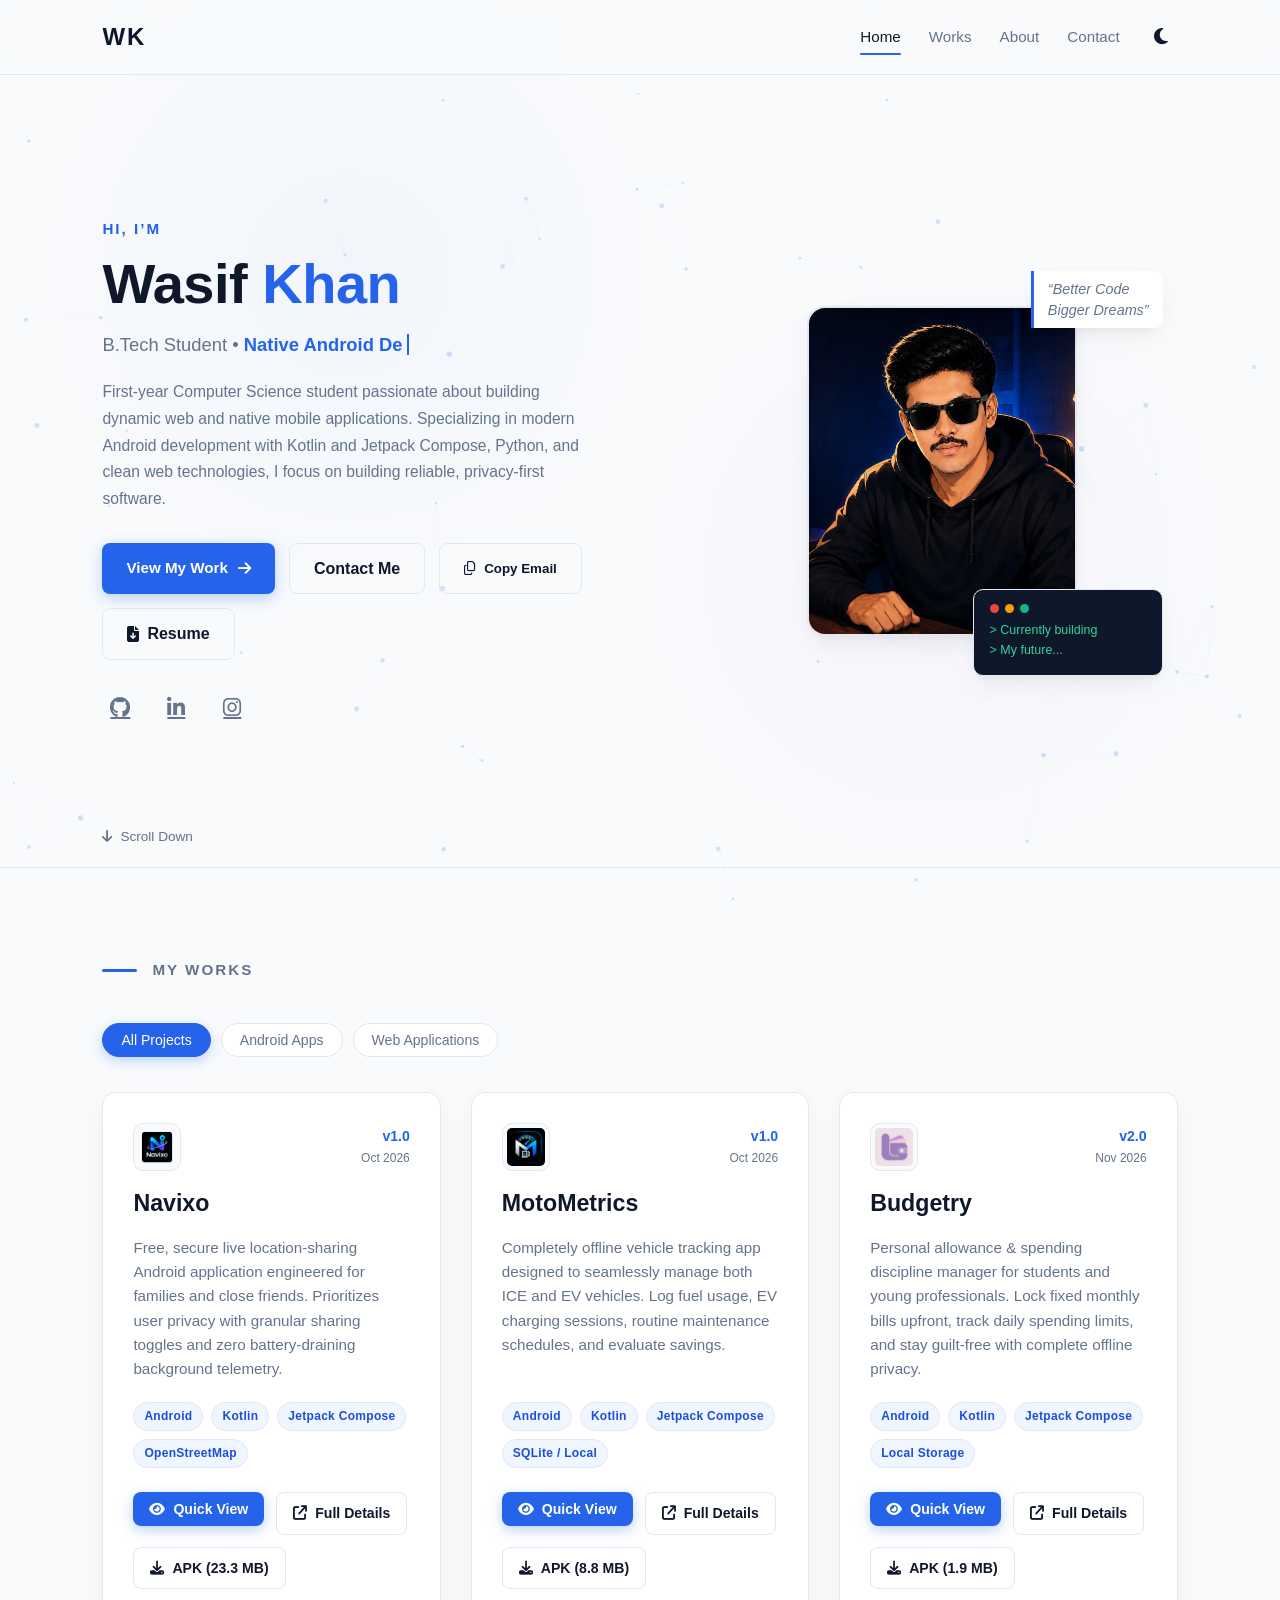
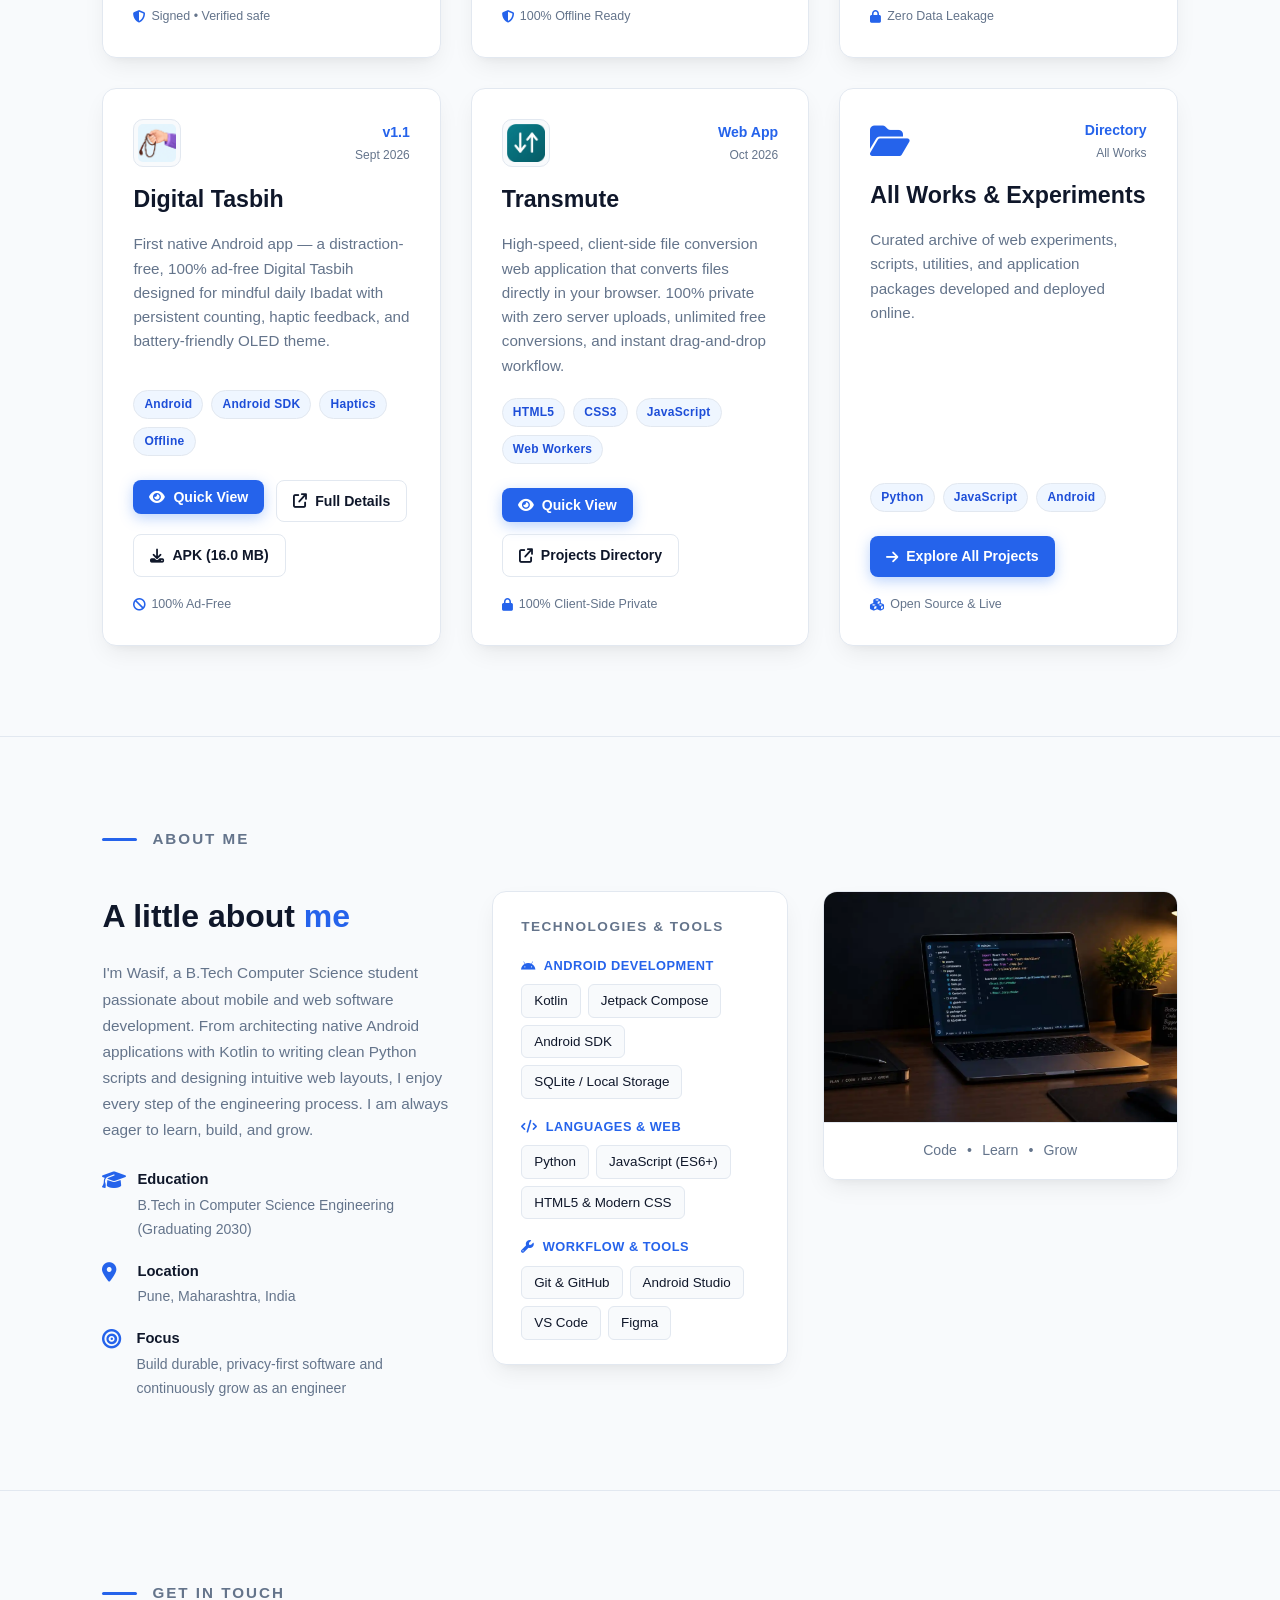
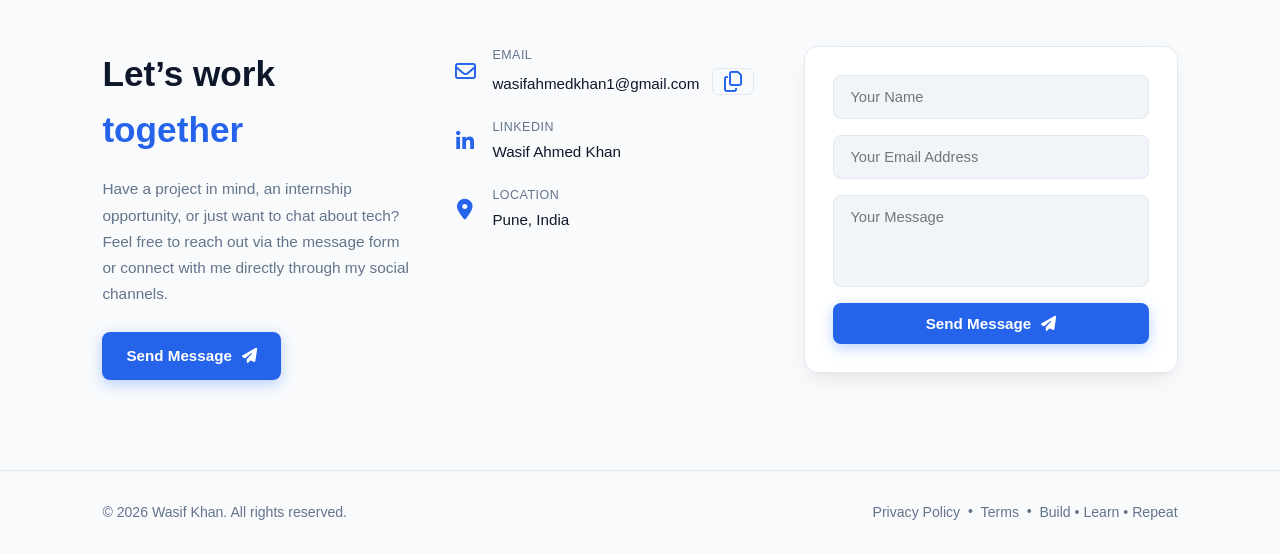
==== commit df5897c3: "Added Budgetry v2" ====
--- a/index.html
+++ b/index.html
@@ -188,8 +188,8 @@
                     <div class="card-header">
                         <img src="Images/Budgetry_logo.webp" alt="Budgetry Logo" class="custom-work-logo" width="48" height="48" loading="lazy" decoding="async">
                         <div class="app-meta">
-                            <span class="version">v1.0</span>
-                            <span class="date">Oct 2026</span>
+                            <span class="version">v2.0</span>
+                            <span class="date">Nov 2026</span>
                         </div>
                     </div>
                     <h3>Budgetry</h3>
@@ -208,7 +208,7 @@
                             <i class="fa-solid fa-arrow-up-right-from-square"></i> Full Details
                         </a>
                         <a href="APKs/Budgetry.apk" download="Budgetry.apk" class="btn-secondary btn-small">
-                            <i class="fa-solid fa-download"></i> APK (19.6 MB)
+                            <i class="fa-solid fa-download"></i> APK (1.9 MB)
                         </a>
                     </div>
                     <span class="apk-notice"><i class="fa-solid fa-lock"></i> Zero Data Leakage</span>
